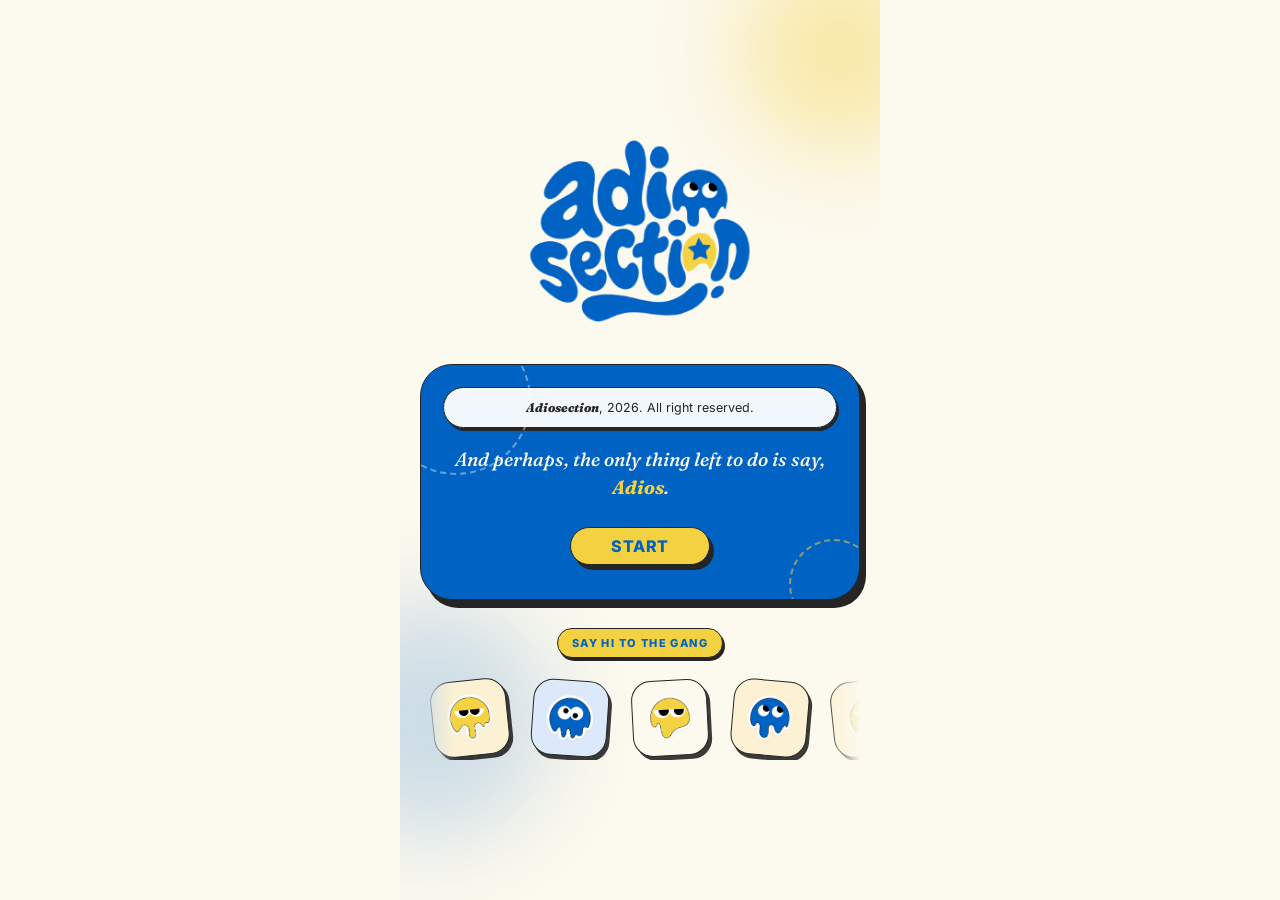
==== index.html @ 25d6ab6e "Update index.html" ====
<!DOCTYPE html>
<html lang="en">
<head>
<meta charset="UTF-8">
<meta name="viewport" content="width=device-width, initial-scale=1.0, maximum-scale=1.0, user-scalable=no">
<title>Adiosection</title>
<link rel="icon" type="image/png" href="assets/icon2.png">
<link rel="preconnect" href="https://fonts.googleapis.com">
<link rel="preconnect" href="https://fonts.gstatic.com" crossorigin>
<link href="https://fonts.googleapis.com/css2?family=Inter:wght@400;500;600;700;800;900&family=Fraunces:ital,opsz,wght@0,9..144,500;0,9..144,600;0,9..144,700;0,9..144,900;1,9..144,500;1,9..144,600;1,9..144,700&display=swap" rel="stylesheet">
<style>
  :root{
    --blue:#0063c3;
    --blue-dark:#004a94;
    --blue-deep:#002f5c;
    --blue-tint:#dce9fb;
    --yellow:#f3d141;
    --yellow-dark:#d9a520;
    --yellow-tint:#fdf1d3;
    --cream:#fcf9ee;
    --dark:#252525;
    --white:#ffffff;
    --radius-lg:32px;
    --radius-md:24px;
    --radius-sm:16px;
    --max-w:480px;
    --font-display:'Fraunces', serif;
    --font-body:'Inter', sans-serif;
  }

  *{box-sizing:border-box;-webkit-tap-highlight-color:transparent;}
  html,body{margin:0;padding:0;}
  body{
    background:var(--cream);
    font-family:var(--font-body);
    color:var(--dark);
    display:flex;
    justify-content:center;
    min-height:100vh;
  }

  #app{
    width:100%;
    max-width:var(--max-w);
    min-height:100vh;
    position:relative;
    background:var(--cream);
    overflow-x:hidden;
  }

  /* ---------- reusable eyebrow / tag pill ---------- */
  .eyebrow{
    display:inline-flex;
    align-items:center;
    gap:6px;
    background:var(--yellow);
    color:var(--blue);
    font-family:var(--font-body);
    font-size:11px;
    font-weight:800;
    letter-spacing:1.4px;
    text-transform:uppercase;
    padding:7px 14px;
    border-radius:999px;
    border:1.5px solid var(--dark);
    box-shadow:2px 3px 0 var(--dark);
    animation:eyebrowWiggle 3.6s ease-in-out infinite;
  }
  .eyebrow.on-blue{background:var(--cream); color:var(--blue);}

  .view{
    display:none;
    flex-direction:column;
    min-height:100vh;
    padding:20px 20px 44px;
    position:relative;
    z-index:1;
  }
  .view.active{display:flex; animation:fadeIn .35s ease;}

  @keyframes fadeIn{
    from{opacity:0; transform:translateY(10px);}
    to{opacity:1; transform:translateY(0);}
  }

  /* ---------- shared motion library (subtle) ---------- */
  @keyframes floatY{
    0%,100%{transform:translateY(0);}
    50%{transform:translateY(-8px);}
  }
  @keyframes spinSlow{from{transform:rotate(0);}to{transform:rotate(360deg);}}
  @keyframes spinSlowRev{from{transform:rotate(360deg);}to{transform:rotate(0);}}
  @keyframes badgePulse{
    0%,100%{transform:rotate(-10deg) scale(1);}
    50%{transform:rotate(-10deg) scale(1.12);}
  }
  @keyframes stickerWiggle{
    0%,100%{transform:rotate(14deg);}
    50%{transform:rotate(5deg);}
  }
  @keyframes eyebrowWiggle{
    0%,100%{transform:rotate(-2deg);}
    50%{transform:rotate(2deg);}
  }
  @keyframes breathe{
    0%,100%{box-shadow:4px 5px 0 var(--dark);}
    50%{box-shadow:6px 8px 0 var(--dark);}
  }
  @keyframes fadeUp{
    from{opacity:0; transform:translateY(14px);}
    to{opacity:1; transform:translateY(0);}
  }

  @media (prefers-reduced-motion: reduce){
    *, *::before, *::after{
      animation-duration:0.001ms !important;
      animation-iteration-count:1 !important;
      transition-duration:0.001ms !important;
      scroll-behavior:auto !important;
    }
  }

  /* ---------- decorative blobs ---------- */
  .bg-blob{position:absolute; border-radius:50%; filter:blur(46px); opacity:.4; z-index:0; pointer-events:none;}
  .bg-blob.b1{width:200px;height:200px;background:var(--yellow); top:-50px; right:-60px; animation:floatY 6.5s ease-in-out infinite;}
  .bg-blob.b2{width:240px;height:240px;background:var(--blue); bottom:60px; left:-90px; opacity:.18; animation:floatY 8s ease-in-out infinite; animation-delay:-3s;}

  /* ---------- Header pill ---------- */
  .topbar{
    background:rgba(255,255,255,.92);
    border:1.5px solid var(--dark);
    border-radius:999px;
    padding:12px 20px;
    text-align:center;
    font-size:12.5px;
    font-weight:400;
    color:var(--dark);
    box-shadow:2px 3px 0 var(--dark);
    margin-bottom:22px;
    flex-shrink:0;
  }
  .topbar b{font-weight:800; font-family:var(--font-display); font-style:italic;}

  /* ================= LANDING ================= */
  .view#view-landing{justify-content:center;}
  .landing-inner{
    display:flex;
    flex-direction:column;
    width:100%;
    position:relative;
    z-index:1;
  }

  .hero-card{
    background:var(--blue);
    border-radius:var(--radius-lg);
    border:1.5px solid var(--dark);
    padding:22px 22px 34px;
    position:relative;
    overflow:hidden;
    text-align:center;
    box-shadow:6px 8px 0 var(--dark);
  }
  .hero-card .topbar{background:rgba(255,255,255,.95); margin-bottom:18px; border:1.5px solid var(--dark);}
  .hero-ring{
    position:absolute;
    width:150px; height:150px;
    border-radius:50%;
    border:2px dashed rgba(255,255,255,.4);
    top:-40px; left:-40px;
    animation:spinSlow 30s linear infinite;
  }
  .hero-ring.b2{
    width:90px; height:90px;
    top:auto; left:auto;
    bottom:-30px; right:-20px;
    border-color:rgba(242,201,76,.55);
    animation:spinSlowRev 22s linear infinite;
  }
  .logo-wrap{
    display:flex;
    justify-content:center;
    margin-bottom:14px;
    position:relative;
    z-index:1;
  }
  .logo-wrap img{
    width:210px;
    max-width:78%;
    height:auto;
    display:block;
  }
  .logo-wrap--top{
    margin-bottom:18px;
    position:relative;
    z-index:1;
  }
  .logo-wrap--top img{
    width:230px;
    max-width:82%;
    margin:0 auto;
    animation:floatY 3.6s ease-in-out infinite;
  }
  .landing-quote{
    text-align:center;
    font-family:var(--font-display);
    font-style:italic;
    font-size:19px;
    line-height:1.45;
    font-weight:500;
    color:var(--cream);
    margin:2px 0 26px;
    position:relative;
    z-index:1;
  }
  .landing-quote b{font-weight:700; color:var(--yellow);}

  .btn-primary{
    display:inline-flex;
    align-items:center;
    justify-content:center;
    align-self:center;
    width:auto;
    background:var(--yellow);
    color:var(--blue);
    border:1.5px solid var(--dark);
    border-radius:999px;
    font-family:var(--font-body);
    font-weight:800;
    font-size:16px;
    letter-spacing:0.6px;
    text-transform:uppercase;
    padding:8px 40px;
    text-align:center;
    cursor:pointer;
    position:relative;
    z-index:1;
    box-shadow:4px 5px 0 var(--dark);
    animation:breathe 3.2s ease-in-out infinite;
    transition:transform .15s ease, box-shadow .15s ease;
  }
  .btn-primary:hover{transform:translateY(-2px);}
  .btn-primary:active{transform:translate(3px,4px); box-shadow:1px 1px 0 var(--dark); animation-play-state:paused;}

  .gang-label{
    display:block;
    text-align:center;
    margin:28px 0 14px;
  }
  .gang-label .eyebrow{margin:0 auto;}

  /* ---------- Marquee icons ---------- */
  .marquee{
    width:100%;
    overflow:hidden;
    padding:8px 0 4px;
    -webkit-mask-image:linear-gradient(90deg, transparent 0, #000 8%, #000 92%, transparent 100%);
    mask-image:linear-gradient(90deg, transparent 0, #000 8%, #000 92%, transparent 100%);
  }
  .marquee-track{
    display:flex;
    width:max-content;
    animation:scrollLeft 14s linear infinite;
    align-items:flex-end;
  }
  .marquee-track img{
    width:76px;
    height:76px;
    object-fit:contain;
    margin:0 12px;
    flex-shrink:0;
    border-radius:20px;
    border:1.5px solid var(--dark);
    padding:8px;
    box-shadow:3px 4px 0 rgba(37,37,37,.9);
  }
  .marquee-track img:nth-child(4n+1){transform:rotate(-6deg); background:var(--yellow-tint);}
  .marquee-track img:nth-child(4n+2){transform:rotate(4deg); background:var(--blue-tint);}
  .marquee-track img:nth-child(4n+3){transform:rotate(-3deg); background:var(--cream);}
  .marquee-track img:nth-child(4n+4){transform:rotate(5deg); background:var(--yellow-tint);}
  @keyframes scrollLeft{
    from{transform:translateX(0);}
    to{transform:translateX(-50%);}
  }

  /* ================= MENU ================= */
  .menu-header{margin-bottom:20px;}
  .menu-header .logo-wrap img{filter:none; width:190px;}
  .menu-sub{
    text-align:center;
    font-size:15px;
    font-weight:700;
    color:var(--dark);
    margin-top:6px;
  }
  .menu-sub span{
    font-family:var(--font-display);
    font-style:italic;
    font-weight:700;
    color:var(--blue);
    text-decoration:underline;
    text-decoration-style:wavy;
    text-decoration-color:var(--yellow-dark);
    text-underline-offset:4px;
  }

  .menu-grid{
    display:grid;
    grid-template-columns:1fr 1fr;
    gap:16px;
    margin-top:20px;
    position:relative;
    z-index:1;
  }
  .menu-card{
    border-radius:var(--radius-md);
    padding:16px 14px 16px;
    position:relative;
    cursor:pointer;
    border:1.5px solid var(--dark);
    text-align:left;
    font-family:var(--font-body);
    display:flex;
    flex-direction:column;
    min-height:198px;
    transition:transform .15s ease, box-shadow .15s ease;
    box-shadow:5px 6px 0 var(--dark);
    overflow:visible;
    opacity:0;
    animation:fadeUp .5s ease forwards;
  }
  .menu-card:nth-child(1){animation-delay:.05s;}
  .menu-card:nth-child(2){animation-delay:.15s;}
  .menu-card:nth-child(3){animation-delay:.25s;}
  .menu-card:nth-child(4){animation-delay:.35s;}
  .menu-card:active{transform:translate(3px,4px); box-shadow:1px 1px 0 var(--dark);}
  .menu-card.blue{background:var(--blue); color:var(--cream);}
  .menu-card.yellow{background:var(--yellow); color:var(--blue);}

  .menu-card .badge{
    position:absolute;
    top:-12px;
    right:-10px;
    width:34px;
    height:34px;
    border-radius:50%;
    display:flex;
    align-items:center;
    justify-content:center;
    font-size:14px;
    border:1.5px solid var(--dark);
    transform:rotate(-10deg);
    box-shadow:2px 3px 0 var(--dark);
    animation:badgePulse 2.6s ease-in-out infinite;
  }
  .menu-card.blue .badge{background:var(--yellow); color:var(--blue-deep);}
  .menu-card.yellow .badge{background:var(--cream); color:var(--blue-deep);}

  .menu-card .sticker{
    position:absolute;
    bottom:-10px;
    left:-8px;
    width:34px;
    height:34px;
    object-fit:contain;
    transform:rotate(14deg);
    filter:drop-shadow(2px 3px 0 rgba(37,37,37,.9));
    animation:stickerWiggle 3s ease-in-out infinite;
  }

  .icon-stage{
    width:78px;
    height:78px;
    border-radius:50%;
    display:flex;
    align-items:center;
    justify-content:center;
    margin:4px auto 10px;
    border:1.5px solid var(--dark);
  }
  .menu-card.blue .icon-stage{background:var(--cream);}
  .menu-card.yellow .icon-stage{background:var(--white);}
  .menu-card img.center-icon{
    width:44px;
    height:44px;
    object-fit:contain;
  }
  .menu-card h3{
    font-family:var(--font-display);
    font-style:italic;
    font-size:18px;
    font-weight:700;
    margin:4px 0 4px;
  }
  .menu-card p{
    font-size:12.5px;
    font-weight:400;
    margin:0;
    opacity:0.85;
  }

  .footer-note{
    text-align:center;
    font-size:12px;
    font-weight:600;
    letter-spacing:.3px;
    color:var(--blue-deep);
    opacity:0.65;
    margin-top:26px;
  }
  .spacer{flex:1;}

  /* ================= SUB PAGE BANNER ================= */
  .page-banner{
    display:flex;
    align-items:center;
    gap:14px;
    border-radius:var(--radius-md);
    border:1.5px solid var(--dark);
    padding:16px 20px;
    margin-bottom:26px;
    position:relative;
    overflow:hidden;
    box-shadow:5px 6px 0 var(--dark);
  }
  .page-banner.blue{background:var(--blue);}
  .page-banner.yellow{background:var(--yellow);}

  .back-btn{
    background:var(--cream);
    border:1.5px solid var(--dark);
    width:40px;
    height:40px;
    border-radius:50%;
    display:flex;
    align-items:center;
    justify-content:center;
    cursor:pointer;
    box-shadow:2px 3px 0 var(--dark);
    flex-shrink:0;
    position:relative;
    z-index:1;
  }
  .back-btn svg{width:18px; height:18px;}

  .page-title{
    font-family:var(--font-display);
    font-style:italic;
    font-size:23px;
    font-weight:700;
    position:relative;
    z-index:1;
  }
  .page-banner.blue .page-title{color:var(--cream);}
  .page-banner.yellow .page-title{color:var(--blue);}

  .banner-icon{
    position:absolute;
    right:14px;
    top:50%;
    transform:translateY(-50%) rotate(-12deg);
    width:52px;
    height:52px;
    object-fit:contain;
    opacity:.9;
  }

  /* ---------- Concept page layout ---------- */
  .concept-body p{
  overflow:hidden;
  background:var(--white);
  border-radius:var(--radius-lg);
  padding:22px;
  box-shadow:0 2px 0 5px rgba(37,37,37,.5);
  text-align:justify;   /* <-- tambahkan ini */
}
  .concept-logo{
    float:left;
    width:130px;
    margin:0 18px 12px 0;
  }
  .concept-logo img{
    width:100%;
    height:auto;
    display:block;
  }
  .concept-body p{
    font-size:14.5px;
    line-height:1.7;
    font-weight:400;
    margin:0 0 14px;
    color:var(--dark);
  }
  .concept-body i{font-family:var(--font-display); font-style:italic; font-weight:700;}

  .pull-quote{
    clear:both;
    position:relative;
    background:var(--blue);
    border:1.5px solid var(--dark);
    border-radius:var(--radius-md);
    padding:26px 24px 22px;
    margin-top:12px;
    font-family:var(--font-display);
    font-size:19px;
    line-height:1.4;
    font-weight:600;
    font-style:italic;
    text-align:center;
    color:var(--cream);
    box-shadow:5px 6px 0 var(--dark);
  }
  .pull-quote::before{
    content:"“";
    position:absolute;
    top:-6px; left:16px;
    font-family:var(--font-display);
    font-size:64px;
    font-weight:700;
    color:var(--yellow);
    line-height:1;
  }

  /* ---------- lists (reg / join) ---------- */
  .reg-intro, .join-intro{
    font-family:var(--font-display);
    font-style:italic;
    font-size:18px;
    font-weight:600;
    margin-bottom:20px;
    color:var(--blue-deep);
  }
  .reg-list, .join-list{
    list-style:none;
    margin:0;
    padding:0;
    display:flex;
    flex-direction:column;
    gap:12px;
  }
  .reg-list li, .join-list li{
    display:flex;
    gap:14px;
    align-items:flex-start;
    border-radius:var(--radius-sm);
    border:1.5px solid var(--dark);
    padding:15px 16px;
    font-size:14px;
    line-height:1.55;
    font-weight:400;
    box-shadow:3px 4px 0 var(--dark);
    opacity:0;
    animation:fadeUp .45s ease forwards;
  }
  .reg-list li:nth-child(1), .join-list li:nth-child(1){animation-delay:.04s;}
  .reg-list li:nth-child(2), .join-list li:nth-child(2){animation-delay:.11s;}
  .reg-list li:nth-child(3), .join-list li:nth-child(3){animation-delay:.18s;}
  .reg-list li:nth-child(4), .join-list li:nth-child(4){animation-delay:.25s;}
  .reg-list li:nth-child(5){animation-delay:.32s;}
  .reg-list li:nth-child(6){animation-delay:.39s;}
  .reg-list li:nth-child(7){animation-delay:.46s;}
  .reg-list li:nth-child(4n+1), .join-list li:nth-child(4n+1){background:var(--blue); color:var(--cream);}
  .reg-list li:nth-child(4n+2), .join-list li:nth-child(4n+2){background:var(--yellow-tint); color:var(--dark);}
  .reg-list li:nth-child(4n+3), .join-list li:nth-child(4n+3){background:var(--yellow); color:var(--dark);}
  .reg-list li:nth-child(4n+4), .join-list li:nth-child(4n+4){background:var(--blue-tint); color:var(--dark);}

  .reg-num, .join-num{
    flex-shrink:0;
    width:30px;
    height:30px;
    border-radius:50%;
    background:var(--cream);
    border:1.5px solid var(--dark);
    color:var(--blue-deep);
    font-weight:800;
    font-size:13px;
    display:flex;
    align-items:center;
    justify-content:center;
    transform:rotate(-8deg);
    box-shadow:2px 3px 0 var(--dark);
  }

  /* ---------- Caretaker ---------- */
  .ct-list{
    display:flex;
    flex-direction:column;
    gap:34px;
  }
  .ct-card{
    padding:0;
    display:flex;
    flex-direction:column;
    align-items:center;
    text-align:center;
    position:relative;
    opacity:0;
    animation:fadeUp .5s ease forwards;
  }
  .ct-card:nth-child(1){animation-delay:.05s;}
  .ct-card:nth-child(2){animation-delay:.16s;}
  .ct-card:nth-child(3){animation-delay:.27s;}
  .ct-card img{
    width:64%;
    max-width:220px;
    height:auto;
    object-fit:contain;
    filter:drop-shadow(0 10px 14px rgba(37,37,37,.25));
    animation:floatY 4.2s ease-in-out infinite;
  }
  .ct-card:nth-child(2) img{animation-delay:-1.4s;}
  .ct-card:nth-child(3) img{animation-delay:-2.8s;}
  .ct-name{
    display:inline-block;
    font-family:var(--font-display);
    font-style:italic;
    color:var(--blue);
    background:var(--yellow);
    border:1.5px solid var(--dark);
    padding:4px 18px;
    border-radius:999px;
    font-size:20px;
    font-weight:700;
    margin-top:16px;
    transform:rotate(-1.5deg);
    box-shadow:2px 3px 0 var(--dark);
  }
  .ct-role{
    color:var(--dark);
    opacity:0.6;
    font-size:12.5px;
    font-weight:700;
    letter-spacing:.6px;
    text-transform:uppercase;
    margin-top:8px;
  }

  /* ---------- Bottom nav (back + home icon buttons) ---------- */
  .nav-footer{
    display:flex;
    justify-content:center;
    align-items:center;
    gap:14px;
    margin-top:32px;
    flex-shrink:0;
  }
  .icon-btn{
    width:54px;
    height:54px;
    border-radius:50%;
    background:var(--blue);
    border:1.5px solid var(--dark);
    display:flex;
    align-items:center;
    justify-content:center;
    cursor:pointer;
    box-shadow:3px 4px 0 var(--dark);
    transition:transform .15s ease, box-shadow .15s ease, background .15s ease;
  }
  .icon-btn:active{transform:translate(2px,3px); box-shadow:1px 1px 0 var(--dark); background:var(--blue-dark);}
  .icon-btn svg{width:22px; height:22px;}
</style>
</head>
<body>
<div id="app">

  <!-- ===================== VIEW 1: LANDING ===================== -->
  <section class="view active" id="view-landing">
    <div class="bg-blob b1"></div>
    <div class="bg-blob b2"></div>

    <div class="landing-inner">
      <div class="logo-wrap logo-wrap--top">
        <img src="assets/logo.png" alt="Adiosection logo">
      </div>

      <div class="hero-card">
        <div class="hero-ring"></div>
        <div class="hero-ring b2"></div>
        <div class="topbar"><b>Adiosection</b>, 2026. All right reserved.</div>

        <p class="landing-quote">And perhaps, the only thing left to do is say, <b>Adios</b>.</p>

        <button class="btn-primary" onclick="goTo('view-menu')">START</button>
      </div>

      <p class="gang-label"><span class="eyebrow">say hi to the gang</span></p>
      <div class="marquee">
        <div class="marquee-track">
          <img src="assets/icon1.png" alt="">
          <img src="assets/icon2.png" alt="">
          <img src="assets/icon3.png" alt="">
          <img src="assets/icon4.png" alt="">
          <img src="assets/icon1.png" alt="">
          <img src="assets/icon2.png" alt="">
          <img src="assets/icon3.png" alt="">
          <img src="assets/icon4.png" alt="">
        </div>
      </div>
    </div>
  </section>

  <!-- ===================== VIEW 2: MENU ===================== -->
  <section class="view" id="view-menu">
    <div class="bg-blob b1"></div>

    <div class="topbar"><b>Adiosection</b>, 2026. All right reserved.</div>

    <div class="menu-header">
      <div class="logo-wrap">
        <img src="assets/logo.png" alt="Adiosection logo">
      </div>
      <p class="menu-sub">Pick a card, <span>get to know us</span>.</p>
    </div>

    <div class="menu-grid">
      <button class="menu-card blue" onclick="goTo('view-concept')">
        <span class="badge">★</span>
        <div class="icon-stage"><img class="center-icon" src="assets/icon1.png" alt=""></div>
        <h3>Concept?</h3>
        <p>Get to know us more!</p>
        <img class="sticker" src="assets/icon3.png" alt="">
      </button>

      <button class="menu-card yellow" onclick="goTo('view-caretaker')">
        <span class="badge">◐</span>
        <div class="icon-stage"><img class="center-icon" src="assets/icon2.png" alt=""></div>
        <h3>Hello, Caretaker!</h3>
        <p>The people behind all of these.</p>
        
        <img class="sticker" src="assets/icon4.png" alt="">
      </button>

      <button class="menu-card yellow" onclick="goTo('view-regulations')">
        <span class="badge">♥</span>
        <div class="icon-stage"><img class="center-icon" src="assets/icon4.png" alt=""></div>
        <h3>Regulations!</h3>
        <p>I'd like to let you know it first.</p>
        <img class="sticker" src="assets/icon2.png" alt="">
      </button>

      <button class="menu-card blue" onclick="goTo('view-join')">
        <span class="badge">✿</span>
        <div class="icon-stage"><img class="center-icon" src="assets/icon3.png" alt=""></div>
        <h3>How to Join?</h3>
        <p>Can you perhaps take a look?</p>
        <img class="sticker" src="assets/icon1.png" alt="">
      </button>
    </div>

    <p class="footer-note">tap a card to open</p>

    <div class="spacer"></div>

    <div class="nav-footer">
      <button class="icon-btn" onclick="goTo('view-landing')" aria-label="Back">
        <svg viewBox="0 0 24 24" fill="none" stroke="#fff" stroke-width="2.3" stroke-linecap="round" stroke-linejoin="round"><path d="M9 14 4 9l5-5"/><path d="M20 20v-7a4 4 0 0 0-4-4H4"/></svg>
      </button>
      <button class="icon-btn" onclick="goTo('view-landing')" aria-label="Home">
        <svg viewBox="0 0 24 24" fill="none" stroke="#fff" stroke-width="2.3" stroke-linecap="round" stroke-linejoin="round"><path d="M3 11l9-8 9 8"/><path d="M5 10v10h14V10"/></svg>
      </button>
    </div>
  </section>

  <!-- ===================== VIEW 3: CONCEPT ===================== -->
  <section class="view" id="view-concept">
    <div class="page-banner blue">
      <button class="back-btn" onclick="goTo('view-menu')">
        <svg viewBox="0 0 24 24" fill="none" stroke="#0063c3" stroke-width="2.5" stroke-linecap="round" stroke-linejoin="round"><path d="M15 18l-6-6 6-6"/></svg>
      </button>
      <span class="page-title">Concept?</span>
      <img class="banner-icon" src="assets/icon1.png" alt="">
    </div>

    <div class="concept-body">
      <div class="concept-logo"><img src="assets/logo.png" alt="Adiosection logo"></div>
      <p>Have you ever felt so miserable that you couldn't even bring yourself to face the sunlight?</p>
      <p>As if all you could do was sit with your sorrow, letting it consume you day after day. But maybe that's simply what it means to be alive. Regrets are inevitable, and so are the days when everything feels unbearably heavy. It's okay to feel lost. It's okay if you're not ready to move on just yet.</p>
      <p>We're only human, <i>after all</i>.</p>
      <p>You know what? The good thing about time is&hellip; it never stands still. 젊음은 가 아픔도 지나가. No matter how endless today may feel, tomorrow always finds its way to you.</p>
      <p>So keep going. Some days may feel heavier than others, but every step counts. One day, you'll look back and realize the weight you've been carrying is no longer yours to bear.</p>
    </div>

    <p class="pull-quote">And perhaps, the only thing left to do is say, "Adios."</p>

    <div class="nav-footer">
      <button class="icon-btn" onclick="goTo('view-menu')" aria-label="Back">
        <svg viewBox="0 0 24 24" fill="none" stroke="#fff" stroke-width="2.3" stroke-linecap="round" stroke-linejoin="round"><path d="M9 14 4 9l5-5"/><path d="M20 20v-7a4 4 0 0 0-4-4H4"/></svg>
      </button>
      <button class="icon-btn" onclick="goTo('view-landing')" aria-label="Home">
        <svg viewBox="0 0 24 24" fill="none" stroke="#fff" stroke-width="2.3" stroke-linecap="round" stroke-linejoin="round"><path d="M3 11l9-8 9 8"/><path d="M5 10v10h14V10"/></svg>
      </button>
    </div>
  </section>

  <!-- ===================== VIEW 4: CARETAKER ===================== -->
  <section class="view" id="view-caretaker">
    <div class="page-banner yellow">
      <button class="back-btn" onclick="goTo('view-menu')">
        <svg viewBox="0 0 24 24" fill="none" stroke="#0063c3" stroke-width="2.5" stroke-linecap="round" stroke-linejoin="round"><path d="M15 18l-6-6 6-6"/></svg>
      </button>
      <span class="page-title">Hello, Caretaker!</span>
      <img class="banner-icon" src="assets/icon2.png" alt="">
    </div>

    <p class="reg-intro" style="text-align:center;">The people behind all of these.</p>

    <div class="ct-list">
      <div class="ct-card">
        <img src="assets/ct1.png" alt="Malik">
        <div class="ct-name">Malik</div>
        <div class="ct-role">Caretaker</div>
      </div>
      <div class="ct-card">
        <img src="assets/ct2.png" alt="Luka">
        <div class="ct-name">Luka</div>
        <div class="ct-role">Caretaker</div>
      </div>
      <div class="ct-card">
        <img src="assets/ct3.png" alt="Heri">
        <div class="ct-name">Heri</div>
        <div class="ct-role">Caretaker</div>
      </div>
    </div>

    <div class="nav-footer">
      <button class="icon-btn" onclick="goTo('view-menu')" aria-label="Back">
        <svg viewBox="0 0 24 24" fill="none" stroke="#fff" stroke-width="2.3" stroke-linecap="round" stroke-linejoin="round"><path d="M9 14 4 9l5-5"/><path d="M20 20v-7a4 4 0 0 0-4-4H4"/></svg>
      </button>
      <button class="icon-btn" onclick="goTo('view-landing')" aria-label="Home">
        <svg viewBox="0 0 24 24" fill="none" stroke="#fff" stroke-width="2.3" stroke-linecap="round" stroke-linejoin="round"><path d="M3 11l9-8 9 8"/><path d="M5 10v10h14V10"/></svg>
      </button>
    </div>
  </section>

  <!-- ===================== VIEW 5: REGULATIONS ===================== -->
  <section class="view" id="view-regulations">
    <div class="page-banner blue">
      <button class="back-btn" onclick="goTo('view-menu')">
        <svg viewBox="0 0 24 24" fill="none" stroke="#0063c3" stroke-width="2.5" stroke-linecap="round" stroke-linejoin="round"><path d="M15 18l-6-6 6-6"/></svg>
      </button>
      <span class="page-title">Regulations!</span>
      <img class="banner-icon" src="assets/icon3.png" alt="">
    </div>

    <p class="reg-intro" style="text-align:center;">Thinking of joining adiosection? Make sure you've read and understood all the regulations below first!</p>

    <ul class="reg-list">
      <li><span class="reg-num">1</span><span><strong>One account per head.</strong> Twins are only allowed if the face claim has a real life twin.</span></li>
      <li><span class="reg-num">2</span><span>We accept <strong>ALL STARS</strong> face claims born <strong>no later than 2006</strong>. However, face claims linked to <strong>Zionism or current controversies are strictly prohibited.</strong></span></li>
      <li><span class="reg-num">3</span><span>Adiosection will only last for <strong>6 days</strong>, so make the most of your slot and stay active. A minimum of <strong>45 tweets</strong> is required on Day 1, and <strong>25 tweets</strong> on each following day.</span></li>
      <li><span class="reg-num">4</span><span>Members who are <strong>inactive for 24 hours</strong> without prior notice may be unverified. If you can't participate in any activities, kindly let us know through the base or by contacting one of the admins in advance.</span></li>
      <li><span class="reg-num">5</span><span>We strictly prohibit any discussion of <strong>inside jokes, drama, reunions, or CIC. Doxxing</strong> and the sharing of personal information (e.g., cyber accounts, Discord, Roblox, etc.) are also prohibited for the duration of the agency.</span></li>
      <li><span class="reg-num">6</span><span><strong>Interaction with outsiders is allowed</strong>, provided it doesn't become a two-way interaction. This is to help maintain a comfortable environment for everyone while the agency is running.</span></li>
      <li><span class="reg-num">7</span><span><strong>Profanity</strong> is acceptable as long as it's not used maliciously. However, <strong>posting or sharing any NSFW, graphic, or explicit content is not allowed</strong> under any circumstances.</span></li>
    </ul>

    <div class="nav-footer">
      <button class="icon-btn" onclick="goTo('view-menu')" aria-label="Back">
        <svg viewBox="0 0 24 24" fill="none" stroke="#fff" stroke-width="2.3" stroke-linecap="round" stroke-linejoin="round"><path d="M9 14 4 9l5-5"/><path d="M20 20v-7a4 4 0 0 0-4-4H4"/></svg>
      </button>
      <button class="icon-btn" onclick="goTo('view-landing')" aria-label="Home">
        <svg viewBox="0 0 24 24" fill="none" stroke="#fff" stroke-width="2.3" stroke-linecap="round" stroke-linejoin="round"><path d="M3 11l9-8 9 8"/><path d="M5 10v10h14V10"/></svg>
      </button>
    </div>
  </section>

  <!-- ===================== VIEW 6: HOW TO JOIN ===================== -->
  <section class="view" id="view-join">
    <div class="page-banner yellow">
      <button class="back-btn" onclick="goTo('view-menu')">
        <svg viewBox="0 0 24 24" fill="none" stroke="#0063c3" stroke-width="2.5" stroke-linecap="round" stroke-linejoin="round"><path d="M15 18l-6-6 6-6"/></svg>
      </button>
      <span class="page-title">How to Join?</span>
      <img class="banner-icon" src="assets/icon4.png" alt="">
    </div>

    <p class="join-intro" style="text-align:center;">Can you perhaps take a look? Here's how it works:</p>

    <ul class="join-list">
      <li><span class="join-num">1</span><span>Make sure <strong>@adiosection</strong> is the only account you're following.</span></li>
      <li><span class="join-num">2</span><span>If you're applying with a recycled account, please post at least <strong>five blank tweets</strong> to clear your timeline.</span></li>
      <li><span class="join-num">3</span><span>Keep an eye on our timeline and <strong>submit the form</strong> once it's up.</span></li>
      <li><span class="join-num">4</span><span>You're all set! <strong>Verification</strong> results will be announced afterward, so please wait patiently for further updates.</span></li>
    </ul>

    <div class="nav-footer">
      <button class="icon-btn" onclick="goTo('view-menu')" aria-label="Back">
        <svg viewBox="0 0 24 24" fill="none" stroke="#fff" stroke-width="2.3" stroke-linecap="round" stroke-linejoin="round"><path d="M9 14 4 9l5-5"/><path d="M20 20v-7a4 4 0 0 0-4-4H4"/></svg>
      </button>
      <button class="icon-btn" onclick="goTo('view-landing')" aria-label="Home">
        <svg viewBox="0 0 24 24" fill="none" stroke="#fff" stroke-width="2.3" stroke-linecap="round" stroke-linejoin="round"><path d="M3 11l9-8 9 8"/><path d="M5 10v10h14V10"/></svg>
      </button>
    </div>
  </section>

</div>

<script>
  function goTo(id){
    document.querySelectorAll('.view').forEach(v => v.classList.remove('active'));
    document.getElementById(id).classList.add('active');
    document.getElementById('app').scrollTo({top:0, behavior:'instant'});
    window.scrollTo({top:0, behavior:'instant'});
  }
</script>
</body>
</html>
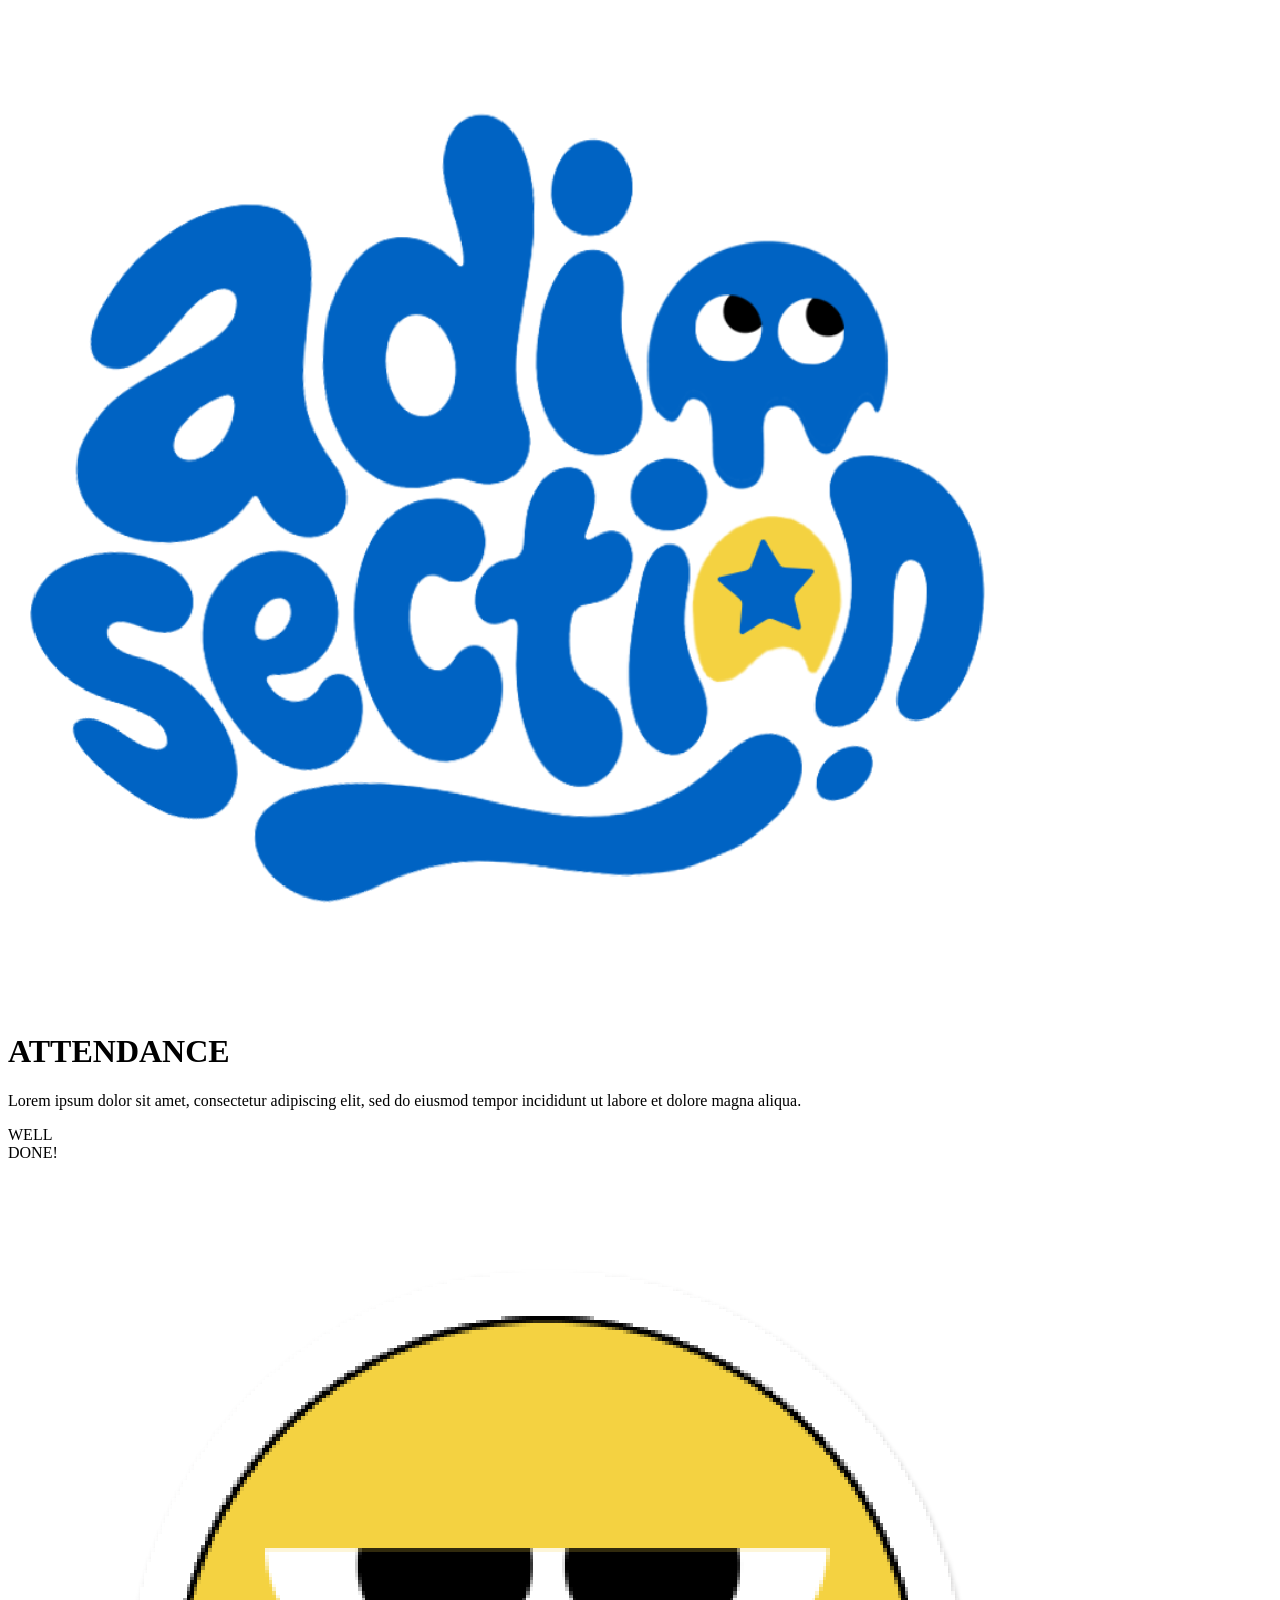
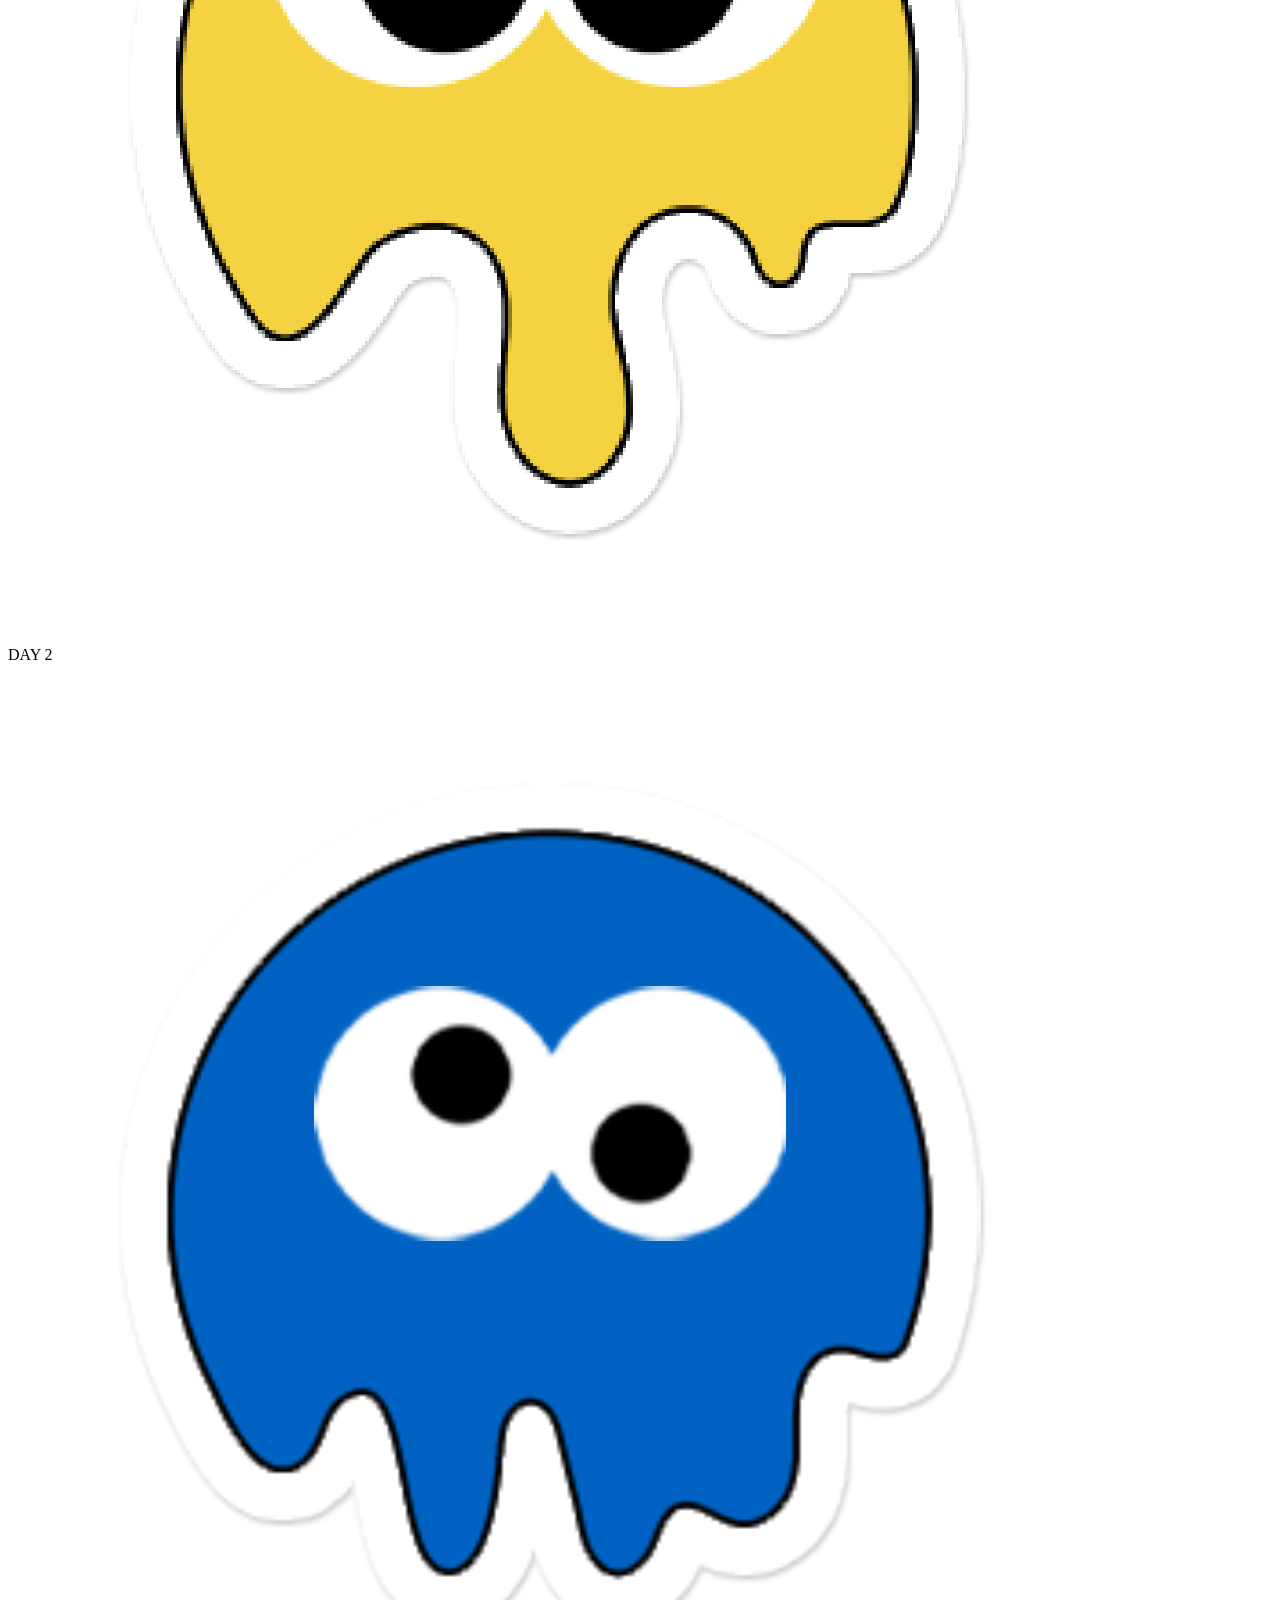
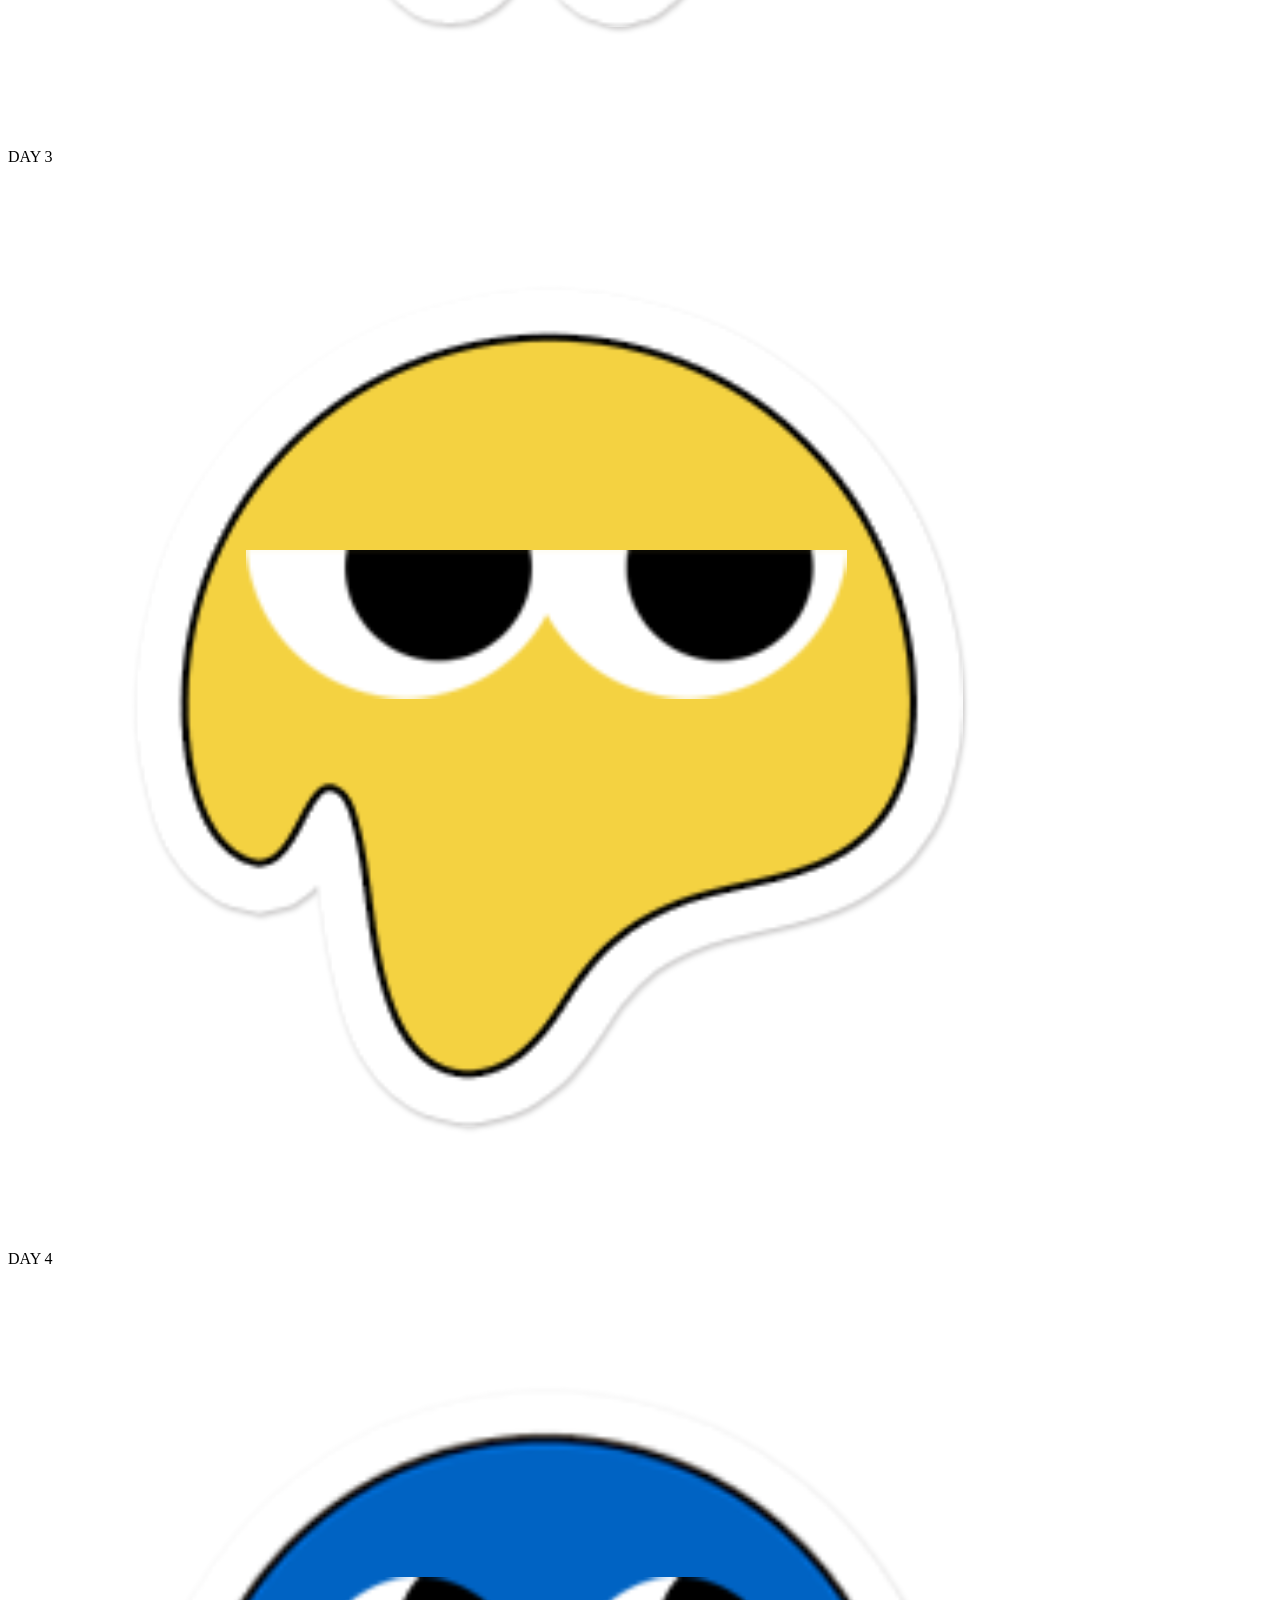
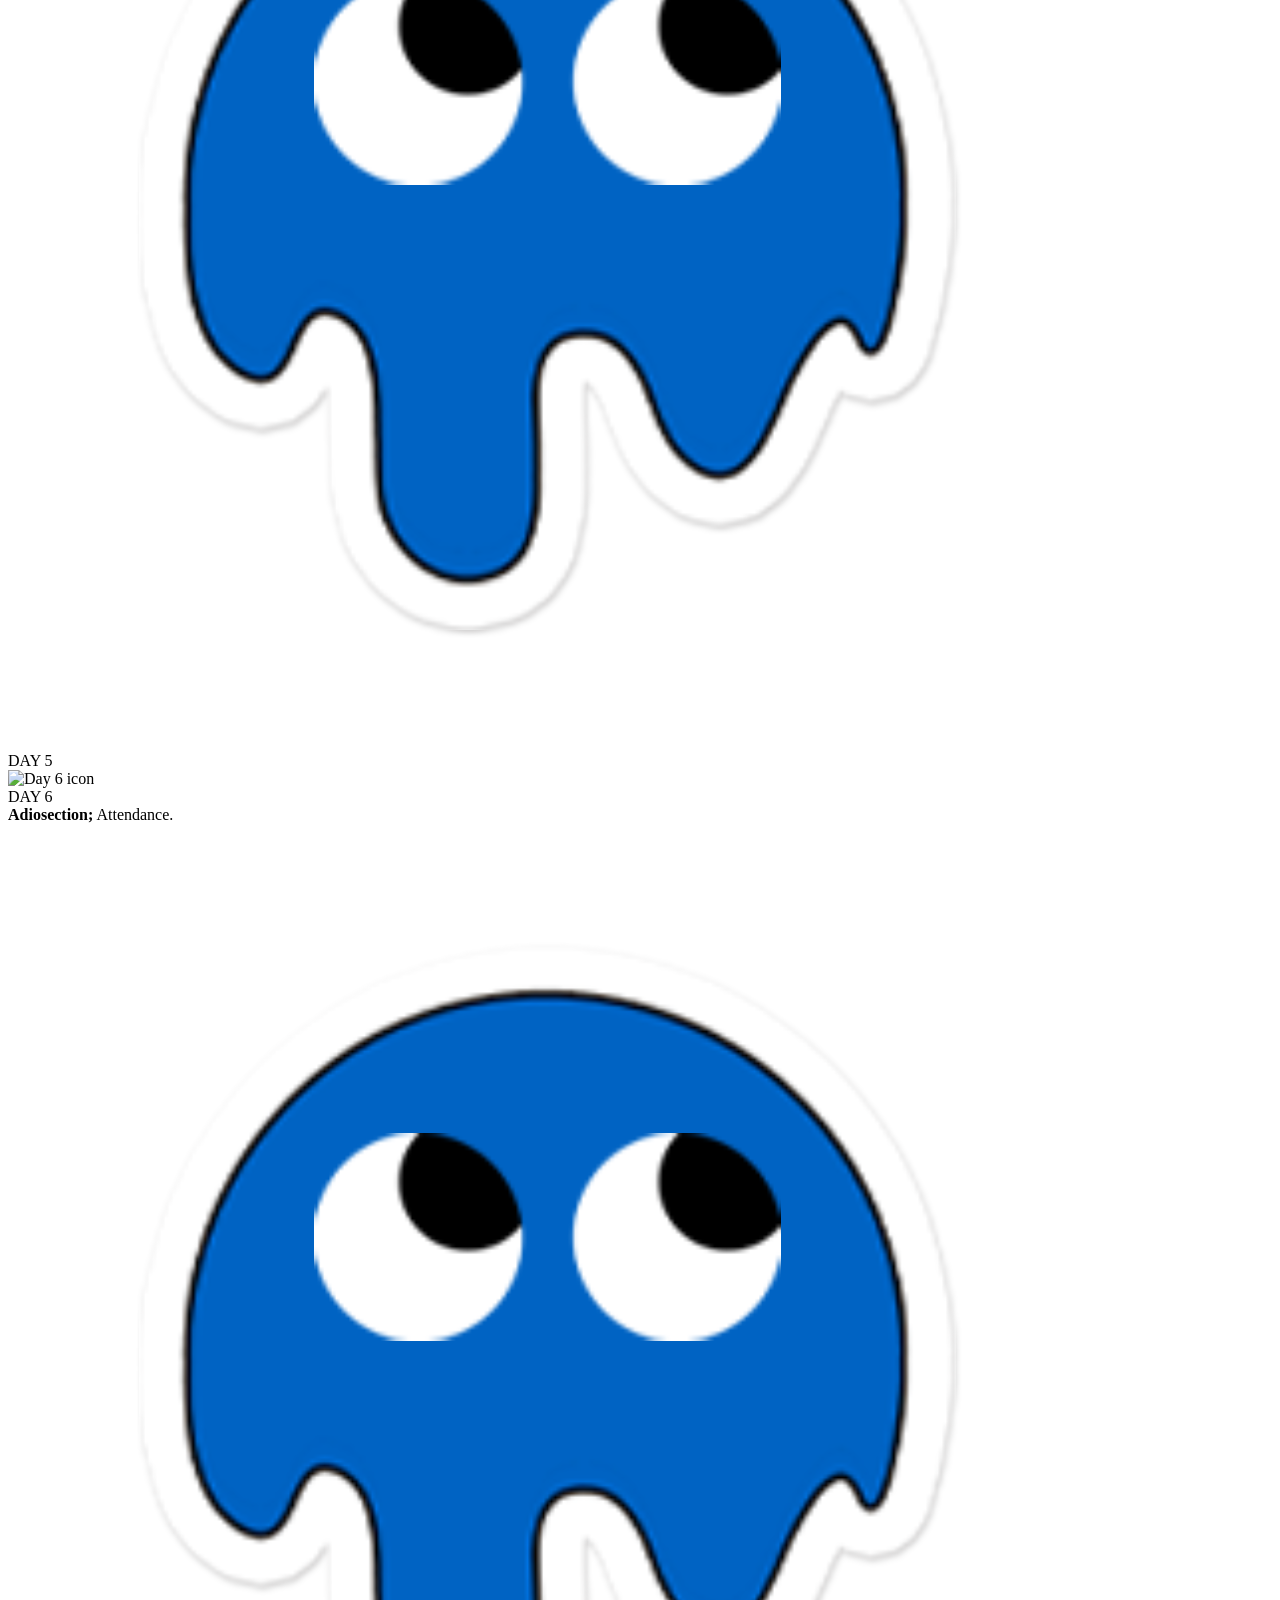
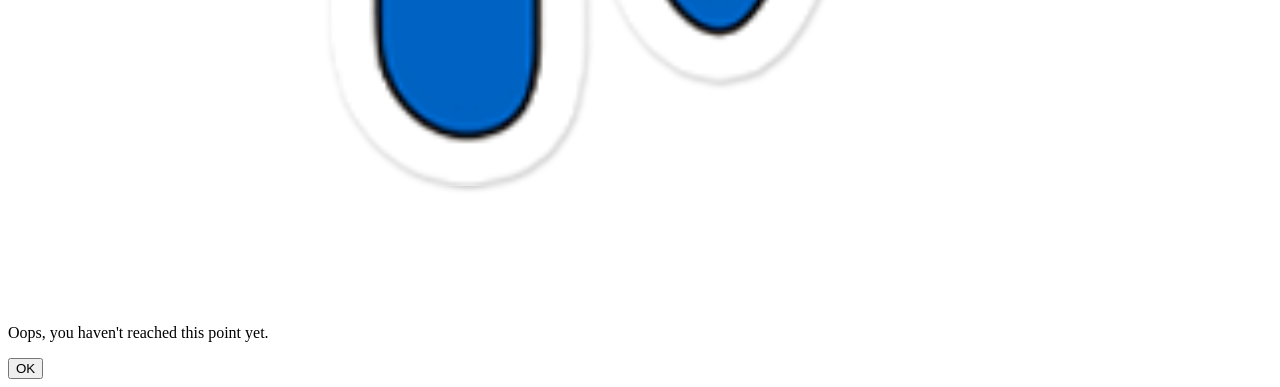
==== commit 83847183: "Update index.html" ====
--- a/index.html
+++ b/index.html
@@ -2,907 +2,102 @@
 <html lang="en">
 <head>
 <meta charset="UTF-8">
-<meta name="viewport" content="width=device-width, initial-scale=1.0, maximum-scale=1.0, user-scalable=no">
-<title>Adiosection</title>
-<link rel="icon" type="image/png" href="assets/icon2.png">
+<meta name="viewport" content="width=device-width, initial-scale=1.0">
+<title>Adiosection — Attendance</title>
 <link rel="preconnect" href="https://fonts.googleapis.com">
-<link rel="preconnect" href="https://fonts.gstatic.com" crossorigin>
-<link href="https://fonts.googleapis.com/css2?family=Inter:wght@400;500;600;700;800;900&family=Fraunces:ital,opsz,wght@0,9..144,500;0,9..144,600;0,9..144,700;0,9..144,900;1,9..144,500;1,9..144,600;1,9..144,700&display=swap" rel="stylesheet">
-<style>
-  :root{
-    --blue:#0063c3;
-    --blue-dark:#004a94;
-    --blue-deep:#002f5c;
-    --blue-tint:#dce9fb;
-    --yellow:#f3d141;
-    --yellow-dark:#d9a520;
-    --yellow-tint:#fdf1d3;
-    --cream:#fcf9ee;
-    --dark:#252525;
-    --white:#ffffff;
-    --radius-lg:32px;
-    --radius-md:24px;
-    --radius-sm:16px;
-    --max-w:480px;
-    --font-display:'Fraunces', serif;
-    --font-body:'Inter', sans-serif;
-  }
-
-  *{box-sizing:border-box;-webkit-tap-highlight-color:transparent;}
-  html,body{margin:0;padding:0;}
-  body{
-    background:var(--cream);
-    font-family:var(--font-body);
-    color:var(--dark);
-    display:flex;
-    justify-content:center;
-    min-height:100vh;
-  }
-
-  #app{
-    width:100%;
-    max-width:var(--max-w);
-    min-height:100vh;
-    position:relative;
-    background:var(--cream);
-    overflow-x:hidden;
-  }
-
-  /* ---------- reusable eyebrow / tag pill ---------- */
-  .eyebrow{
-    display:inline-flex;
-    align-items:center;
-    gap:6px;
-    background:var(--yellow);
-    color:var(--blue);
-    font-family:var(--font-body);
-    font-size:11px;
-    font-weight:800;
-    letter-spacing:1.4px;
-    text-transform:uppercase;
-    padding:7px 14px;
-    border-radius:999px;
-    border:1.5px solid var(--dark);
-    box-shadow:2px 3px 0 var(--dark);
-    animation:eyebrowWiggle 3.6s ease-in-out infinite;
-  }
-  .eyebrow.on-blue{background:var(--cream); color:var(--blue);}
-
-  .view{
-    display:none;
-    flex-direction:column;
-    min-height:100vh;
-    padding:20px 20px 44px;
-    position:relative;
-    z-index:1;
-  }
-  .view.active{display:flex; animation:fadeIn .35s ease;}
-
-  @keyframes fadeIn{
-    from{opacity:0; transform:translateY(10px);}
-    to{opacity:1; transform:translateY(0);}
-  }
-
-  /* ---------- shared motion library (subtle) ---------- */
-  @keyframes floatY{
-    0%,100%{transform:translateY(0);}
-    50%{transform:translateY(-8px);}
-  }
-  @keyframes spinSlow{from{transform:rotate(0);}to{transform:rotate(360deg);}}
-  @keyframes spinSlowRev{from{transform:rotate(360deg);}to{transform:rotate(0);}}
-  @keyframes badgePulse{
-    0%,100%{transform:rotate(-10deg) scale(1);}
-    50%{transform:rotate(-10deg) scale(1.12);}
-  }
-  @keyframes stickerWiggle{
-    0%,100%{transform:rotate(14deg);}
-    50%{transform:rotate(5deg);}
-  }
-  @keyframes eyebrowWiggle{
-    0%,100%{transform:rotate(-2deg);}
-    50%{transform:rotate(2deg);}
-  }
-  @keyframes breathe{
-    0%,100%{box-shadow:4px 5px 0 var(--dark);}
-    50%{box-shadow:6px 8px 0 var(--dark);}
-  }
-  @keyframes fadeUp{
-    from{opacity:0; transform:translateY(14px);}
-    to{opacity:1; transform:translateY(0);}
-  }
-
-  @media (prefers-reduced-motion: reduce){
-    *, *::before, *::after{
-      animation-duration:0.001ms !important;
-      animation-iteration-count:1 !important;
-      transition-duration:0.001ms !important;
-      scroll-behavior:auto !important;
-    }
-  }
-
-  /* ---------- decorative blobs ---------- */
-  .bg-blob{position:absolute; border-radius:50%; filter:blur(46px); opacity:.4; z-index:0; pointer-events:none;}
-  .bg-blob.b1{width:200px;height:200px;background:var(--yellow); top:-50px; right:-60px; animation:floatY 6.5s ease-in-out infinite;}
-  .bg-blob.b2{width:240px;height:240px;background:var(--blue); bottom:60px; left:-90px; opacity:.18; animation:floatY 8s ease-in-out infinite; animation-delay:-3s;}
-
-  /* ---------- Header pill ---------- */
-  .topbar{
-    background:rgba(255,255,255,.92);
-    border:1.5px solid var(--dark);
-    border-radius:999px;
-    padding:12px 20px;
-    text-align:center;
-    font-size:12.5px;
-    font-weight:400;
-    color:var(--dark);
-    box-shadow:2px 3px 0 var(--dark);
-    margin-bottom:22px;
-    flex-shrink:0;
-  }
-  .topbar b{font-weight:800; font-family:var(--font-display); font-style:italic;}
-
-  /* ================= LANDING ================= */
-  .view#view-landing{justify-content:center;}
-  .landing-inner{
-    display:flex;
-    flex-direction:column;
-    width:100%;
-    position:relative;
-    z-index:1;
-  }
-
-  .hero-card{
-    background:var(--blue);
-    border-radius:var(--radius-lg);
-    border:1.5px solid var(--dark);
-    padding:22px 22px 34px;
-    position:relative;
-    overflow:hidden;
-    text-align:center;
-    box-shadow:6px 8px 0 var(--dark);
-  }
-  .hero-card .topbar{background:rgba(255,255,255,.95); margin-bottom:18px; border:1.5px solid var(--dark);}
-  .hero-ring{
-    position:absolute;
-    width:150px; height:150px;
-    border-radius:50%;
-    border:2px dashed rgba(255,255,255,.4);
-    top:-40px; left:-40px;
-    animation:spinSlow 30s linear infinite;
-  }
-  .hero-ring.b2{
-    width:90px; height:90px;
-    top:auto; left:auto;
-    bottom:-30px; right:-20px;
-    border-color:rgba(242,201,76,.55);
-    animation:spinSlowRev 22s linear infinite;
-  }
-  .logo-wrap{
-    display:flex;
-    justify-content:center;
-    margin-bottom:14px;
-    position:relative;
-    z-index:1;
-  }
-  .logo-wrap img{
-    width:210px;
-    max-width:78%;
-    height:auto;
-    display:block;
-  }
-  .logo-wrap--top{
-    margin-bottom:18px;
-    position:relative;
-    z-index:1;
-  }
-  .logo-wrap--top img{
-    width:230px;
-    max-width:82%;
-    margin:0 auto;
-    animation:floatY 3.6s ease-in-out infinite;
-  }
-  .landing-quote{
-    text-align:center;
-    font-family:var(--font-display);
-    font-style:italic;
-    font-size:19px;
-    line-height:1.45;
-    font-weight:500;
-    color:var(--cream);
-    margin:2px 0 26px;
-    position:relative;
-    z-index:1;
-  }
-  .landing-quote b{font-weight:700; color:var(--yellow);}
-
-  .btn-primary{
-    display:inline-flex;
-    align-items:center;
-    justify-content:center;
-    align-self:center;
-    width:auto;
-    background:var(--yellow);
-    color:var(--blue);
-    border:1.5px solid var(--dark);
-    border-radius:999px;
-    font-family:var(--font-body);
-    font-weight:800;
-    font-size:16px;
-    letter-spacing:0.6px;
-    text-transform:uppercase;
-    padding:8px 40px;
-    text-align:center;
-    cursor:pointer;
-    position:relative;
-    z-index:1;
-    box-shadow:4px 5px 0 var(--dark);
-    animation:breathe 3.2s ease-in-out infinite;
-    transition:transform .15s ease, box-shadow .15s ease;
-  }
-  .btn-primary:hover{transform:translateY(-2px);}
-  .btn-primary:active{transform:translate(3px,4px); box-shadow:1px 1px 0 var(--dark); animation-play-state:paused;}
-
-  .gang-label{
-    display:block;
-    text-align:center;
-    margin:28px 0 14px;
-  }
-  .gang-label .eyebrow{margin:0 auto;}
-
-  /* ---------- Marquee icons ---------- */
-  .marquee{
-    width:100%;
-    overflow:hidden;
-    padding:8px 0 4px;
-    -webkit-mask-image:linear-gradient(90deg, transparent 0, #000 8%, #000 92%, transparent 100%);
-    mask-image:linear-gradient(90deg, transparent 0, #000 8%, #000 92%, transparent 100%);
-  }
-  .marquee-track{
-    display:flex;
-    width:max-content;
-    animation:scrollLeft 14s linear infinite;
-    align-items:flex-end;
-  }
-  .marquee-track img{
-    width:76px;
-    height:76px;
-    object-fit:contain;
-    margin:0 12px;
-    flex-shrink:0;
-    border-radius:20px;
-    border:1.5px solid var(--dark);
-    padding:8px;
-    box-shadow:3px 4px 0 rgba(37,37,37,.9);
-  }
-  .marquee-track img:nth-child(4n+1){transform:rotate(-6deg); background:var(--yellow-tint);}
-  .marquee-track img:nth-child(4n+2){transform:rotate(4deg); background:var(--blue-tint);}
-  .marquee-track img:nth-child(4n+3){transform:rotate(-3deg); background:var(--cream);}
-  .marquee-track img:nth-child(4n+4){transform:rotate(5deg); background:var(--yellow-tint);}
-  @keyframes scrollLeft{
-    from{transform:translateX(0);}
-    to{transform:translateX(-50%);}
-  }
-
-  /* ================= MENU ================= */
-  .menu-header{margin-bottom:20px;}
-  .menu-header .logo-wrap img{filter:none; width:190px;}
-  .menu-sub{
-    text-align:center;
-    font-size:15px;
-    font-weight:700;
-    color:var(--dark);
-    margin-top:6px;
-  }
-  .menu-sub span{
-    font-family:var(--font-display);
-    font-style:italic;
-    font-weight:700;
-    color:var(--blue);
-    text-decoration:underline;
-    text-decoration-style:wavy;
-    text-decoration-color:var(--yellow-dark);
-    text-underline-offset:4px;
-  }
-
-  .menu-grid{
-    display:grid;
-    grid-template-columns:1fr 1fr;
-    gap:16px;
-    margin-top:20px;
-    position:relative;
-    z-index:1;
-  }
-  .menu-card{
-    border-radius:var(--radius-md);
-    padding:16px 14px 16px;
-    position:relative;
-    cursor:pointer;
-    border:1.5px solid var(--dark);
-    text-align:left;
-    font-family:var(--font-body);
-    display:flex;
-    flex-direction:column;
-    min-height:198px;
-    transition:transform .15s ease, box-shadow .15s ease;
-    box-shadow:5px 6px 0 var(--dark);
-    overflow:visible;
-    opacity:0;
-    animation:fadeUp .5s ease forwards;
-  }
-  .menu-card:nth-child(1){animation-delay:.05s;}
-  .menu-card:nth-child(2){animation-delay:.15s;}
-  .menu-card:nth-child(3){animation-delay:.25s;}
-  .menu-card:nth-child(4){animation-delay:.35s;}
-  .menu-card:active{transform:translate(3px,4px); box-shadow:1px 1px 0 var(--dark);}
-  .menu-card.blue{background:var(--blue); color:var(--cream);}
-  .menu-card.yellow{background:var(--yellow); color:var(--blue);}
-
-  .menu-card .badge{
-    position:absolute;
-    top:-12px;
-    right:-10px;
-    width:34px;
-    height:34px;
-    border-radius:50%;
-    display:flex;
-    align-items:center;
-    justify-content:center;
-    font-size:14px;
-    border:1.5px solid var(--dark);
-    transform:rotate(-10deg);
-    box-shadow:2px 3px 0 var(--dark);
-    animation:badgePulse 2.6s ease-in-out infinite;
-  }
-  .menu-card.blue .badge{background:var(--yellow); color:var(--blue-deep);}
-  .menu-card.yellow .badge{background:var(--cream); color:var(--blue-deep);}
-
-  .menu-card .sticker{
-    position:absolute;
-    bottom:-10px;
-    left:-8px;
-    width:34px;
-    height:34px;
-    object-fit:contain;
-    transform:rotate(14deg);
-    filter:drop-shadow(2px 3px 0 rgba(37,37,37,.9));
-    animation:stickerWiggle 3s ease-in-out infinite;
-  }
-
-  .icon-stage{
-    width:78px;
-    height:78px;
-    border-radius:50%;
-    display:flex;
-    align-items:center;
-    justify-content:center;
-    margin:4px auto 10px;
-    border:1.5px solid var(--dark);
-  }
-  .menu-card.blue .icon-stage{background:var(--cream);}
-  .menu-card.yellow .icon-stage{background:var(--white);}
-  .menu-card img.center-icon{
-    width:44px;
-    height:44px;
-    object-fit:contain;
-  }
-  .menu-card h3{
-    font-family:var(--font-display);
-    font-style:italic;
-    font-size:18px;
-    font-weight:700;
-    margin:4px 0 4px;
-  }
-  .menu-card p{
-    font-size:12.5px;
-    font-weight:400;
-    margin:0;
-    opacity:0.85;
-  }
-
-  .footer-note{
-    text-align:center;
-    font-size:12px;
-    font-weight:600;
-    letter-spacing:.3px;
-    color:var(--blue-deep);
-    opacity:0.65;
-    margin-top:26px;
-  }
-  .spacer{flex:1;}
-
-  /* ================= SUB PAGE BANNER ================= */
-  .page-banner{
-    display:flex;
-    align-items:center;
-    gap:14px;
-    border-radius:var(--radius-md);
-    border:1.5px solid var(--dark);
-    padding:16px 20px;
-    margin-bottom:26px;
-    position:relative;
-    overflow:hidden;
-    box-shadow:5px 6px 0 var(--dark);
-  }
-  .page-banner.blue{background:var(--blue);}
-  .page-banner.yellow{background:var(--yellow);}
-
-  .back-btn{
-    background:var(--cream);
-    border:1.5px solid var(--dark);
-    width:40px;
-    height:40px;
-    border-radius:50%;
-    display:flex;
-    align-items:center;
-    justify-content:center;
-    cursor:pointer;
-    box-shadow:2px 3px 0 var(--dark);
-    flex-shrink:0;
-    position:relative;
-    z-index:1;
-  }
-  .back-btn svg{width:18px; height:18px;}
-
-  .page-title{
-    font-family:var(--font-display);
-    font-style:italic;
-    font-size:23px;
-    font-weight:700;
-    position:relative;
-    z-index:1;
-  }
-  .page-banner.blue .page-title{color:var(--cream);}
-  .page-banner.yellow .page-title{color:var(--blue);}
-
-  .banner-icon{
-    position:absolute;
-    right:14px;
-    top:50%;
-    transform:translateY(-50%) rotate(-12deg);
-    width:52px;
-    height:52px;
-    object-fit:contain;
-    opacity:.9;
-  }
-
-  /* ---------- Concept page layout ---------- */
-  .concept-body p{
-  overflow:hidden;
-  background:var(--white);
-  border-radius:var(--radius-lg);
-  padding:22px;
-  box-shadow:0 2px 0 5px rgba(37,37,37,.5);
-  text-align:justify;   /* <-- tambahkan ini */
-}
-  .concept-logo{
-    float:left;
-    width:130px;
-    margin:0 18px 12px 0;
-  }
-  .concept-logo img{
-    width:100%;
-    height:auto;
-    display:block;
-  }
-  .concept-body p{
-    font-size:14.5px;
-    line-height:1.7;
-    font-weight:400;
-    margin:0 0 14px;
-    color:var(--dark);
-  }
-  .concept-body i{font-family:var(--font-display); font-style:italic; font-weight:700;}
-
-  .pull-quote{
-    clear:both;
-    position:relative;
-    background:var(--blue);
-    border:1.5px solid var(--dark);
-    border-radius:var(--radius-md);
-    padding:26px 24px 22px;
-    margin-top:12px;
-    font-family:var(--font-display);
-    font-size:19px;
-    line-height:1.4;
-    font-weight:600;
-    font-style:italic;
-    text-align:center;
-    color:var(--cream);
-    box-shadow:5px 6px 0 var(--dark);
-  }
-  .pull-quote::before{
-    content:"“";
-    position:absolute;
-    top:-6px; left:16px;
-    font-family:var(--font-display);
-    font-size:64px;
-    font-weight:700;
-    color:var(--yellow);
-    line-height:1;
-  }
-
-  /* ---------- lists (reg / join) ---------- */
-  .reg-intro, .join-intro{
-    font-family:var(--font-display);
-    font-style:italic;
-    font-size:18px;
-    font-weight:600;
-    margin-bottom:20px;
-    color:var(--blue-deep);
-  }
-  .reg-list, .join-list{
-    list-style:none;
-    margin:0;
-    padding:0;
-    display:flex;
-    flex-direction:column;
-    gap:12px;
-  }
-  .reg-list li, .join-list li{
-    display:flex;
-    gap:14px;
-    align-items:flex-start;
-    border-radius:var(--radius-sm);
-    border:1.5px solid var(--dark);
-    padding:15px 16px;
-    font-size:14px;
-    line-height:1.55;
-    font-weight:400;
-    box-shadow:3px 4px 0 var(--dark);
-    opacity:0;
-    animation:fadeUp .45s ease forwards;
-  }
-  .reg-list li:nth-child(1), .join-list li:nth-child(1){animation-delay:.04s;}
-  .reg-list li:nth-child(2), .join-list li:nth-child(2){animation-delay:.11s;}
-  .reg-list li:nth-child(3), .join-list li:nth-child(3){animation-delay:.18s;}
-  .reg-list li:nth-child(4), .join-list li:nth-child(4){animation-delay:.25s;}
-  .reg-list li:nth-child(5){animation-delay:.32s;}
-  .reg-list li:nth-child(6){animation-delay:.39s;}
-  .reg-list li:nth-child(7){animation-delay:.46s;}
-  .reg-list li:nth-child(4n+1), .join-list li:nth-child(4n+1){background:var(--blue); color:var(--cream);}
-  .reg-list li:nth-child(4n+2), .join-list li:nth-child(4n+2){background:var(--yellow-tint); color:var(--dark);}
-  .reg-list li:nth-child(4n+3), .join-list li:nth-child(4n+3){background:var(--yellow); color:var(--dark);}
-  .reg-list li:nth-child(4n+4), .join-list li:nth-child(4n+4){background:var(--blue-tint); color:var(--dark);}
-
-  .reg-num, .join-num{
-    flex-shrink:0;
-    width:30px;
-    height:30px;
-    border-radius:50%;
-    background:var(--cream);
-    border:1.5px solid var(--dark);
-    color:var(--blue-deep);
-    font-weight:800;
-    font-size:13px;
-    display:flex;
-    align-items:center;
-    justify-content:center;
-    transform:rotate(-8deg);
-    box-shadow:2px 3px 0 var(--dark);
-  }
-
-  /* ---------- Caretaker ---------- */
-  .ct-list{
-    display:flex;
-    flex-direction:column;
-    gap:34px;
-  }
-  .ct-card{
-    padding:0;
-    display:flex;
-    flex-direction:column;
-    align-items:center;
-    text-align:center;
-    position:relative;
-    opacity:0;
-    animation:fadeUp .5s ease forwards;
-  }
-  .ct-card:nth-child(1){animation-delay:.05s;}
-  .ct-card:nth-child(2){animation-delay:.16s;}
-  .ct-card:nth-child(3){animation-delay:.27s;}
-  .ct-card img{
-    width:64%;
-    max-width:220px;
-    height:auto;
-    object-fit:contain;
-    filter:drop-shadow(0 10px 14px rgba(37,37,37,.25));
-    animation:floatY 4.2s ease-in-out infinite;
-  }
-  .ct-card:nth-child(2) img{animation-delay:-1.4s;}
-  .ct-card:nth-child(3) img{animation-delay:-2.8s;}
-  .ct-name{
-    display:inline-block;
-    font-family:var(--font-display);
-    font-style:italic;
-    color:var(--blue);
-    background:var(--yellow);
-    border:1.5px solid var(--dark);
-    padding:4px 18px;
-    border-radius:999px;
-    font-size:20px;
-    font-weight:700;
-    margin-top:16px;
-    transform:rotate(-1.5deg);
-    box-shadow:2px 3px 0 var(--dark);
-  }
-  .ct-role{
-    color:var(--dark);
-    opacity:0.6;
-    font-size:12.5px;
-    font-weight:700;
-    letter-spacing:.6px;
-    text-transform:uppercase;
-    margin-top:8px;
-  }
-
-  /* ---------- Bottom nav (back + home icon buttons) ---------- */
-  .nav-footer{
-    display:flex;
-    justify-content:center;
-    align-items:center;
-    gap:14px;
-    margin-top:32px;
-    flex-shrink:0;
-  }
-  .icon-btn{
-    width:54px;
-    height:54px;
-    border-radius:50%;
-    background:var(--blue);
-    border:1.5px solid var(--dark);
-    display:flex;
-    align-items:center;
-    justify-content:center;
-    cursor:pointer;
-    box-shadow:3px 4px 0 var(--dark);
-    transition:transform .15s ease, box-shadow .15s ease, background .15s ease;
-  }
-  .icon-btn:active{transform:translate(2px,3px); box-shadow:1px 1px 0 var(--dark); background:var(--blue-dark);}
-  .icon-btn svg{width:22px; height:22px;}
-</style>
+<link href="https://fonts.googleapis.com/css2?family=Inter:wght@400;500;700;800;900&display=swap" rel="stylesheet">
+<link rel="stylesheet" href="style.css">
 </head>
 <body>
-<div id="app">
 
-  <!-- ===================== VIEW 1: LANDING ===================== -->
-  <section class="view active" id="view-landing">
-    <div class="bg-blob b1"></div>
-    <div class="bg-blob b2"></div>
+<div class="page">
 
-    <div class="landing-inner">
-      <div class="logo-wrap logo-wrap--top">
-        <img src="assets/logo.png" alt="Adiosection logo">
-      </div>
+  <div class="logo-wrap">
+    <img src="assets/logo.png" alt="Adiosection logo">
+  </div>
 
-      <div class="hero-card">
-        <div class="hero-ring"></div>
-        <div class="hero-ring b2"></div>
-        <div class="topbar"><b>Adiosection</b>, 2026. All right reserved.</div>
+  <h1 class="title">ATTENDANCE</h1>
+  <p class="subtitle">
+    Lorem ipsum dolor sit amet, consectetur adipiscing elit, sed do eiusmod tempor
+    incididunt ut labore et dolore magna aliqua.
+  </p>
 
-        <p class="landing-quote">And perhaps, the only thing left to do is say, <b>Adios</b>.</p>
+  <!--
+    TEMPLATE NOTE:
+    To mark a future day as completed, just add class="completed" to that
+    .card and swap its inner markup for the "completed" block below
+    (star icon + WELL DONE label) — see Day 1 as the reference example.
+  -->
 
-        <button class="btn-primary" onclick="goTo('view-menu')">START</button>
-      </div>
+  <div class="grid" id="cardGrid">
 
-      <p class="gang-label"><span class="eyebrow">say hi to the gang</span></p>
-      <div class="marquee">
-        <div class="marquee-track">
-          <img src="assets/icon1.png" alt="">
-          <img src="assets/icon2.png" alt="">
-          <img src="assets/icon3.png" alt="">
-          <img src="assets/icon4.png" alt="">
-          <img src="assets/icon1.png" alt="">
-          <img src="assets/icon2.png" alt="">
-          <img src="assets/icon3.png" alt="">
-          <img src="assets/icon4.png" alt="">
-        </div>
-      </div>
-    </div>
-  </section>
-
-  <!-- ===================== VIEW 2: MENU ===================== -->
-  <section class="view" id="view-menu">
-    <div class="bg-blob b1"></div>
-
-    <div class="topbar"><b>Adiosection</b>, 2026. All right reserved.</div>
-
-    <div class="menu-header">
-      <div class="logo-wrap">
-        <img src="assets/logo.png" alt="Adiosection logo">
-      </div>
-      <p class="menu-sub">Pick a card, <span>get to know us</span>.</p>
+    <!-- DAY 1 — completed -->
+    <div class="card bg-blue completed" data-day="1">
+      <img class="star" src="assets/star.png" alt="" onerror="this.style.display='none'">
+      <div class="done-label">WELL<br>DONE!</div>
     </div>
 
-    <div class="menu-grid">
-      <button class="menu-card blue" onclick="goTo('view-concept')">
-        <span class="badge">★</span>
-        <div class="icon-stage"><img class="center-icon" src="assets/icon1.png" alt=""></div>
-        <h3>Concept?</h3>
-        <p>Get to know us more!</p>
-        <img class="sticker" src="assets/icon3.png" alt="">
-      </button>
-
-      <button class="menu-card yellow" onclick="goTo('view-caretaker')">
-        <span class="badge">◐</span>
-        <div class="icon-stage"><img class="center-icon" src="assets/icon2.png" alt=""></div>
-        <h3>Hello, Caretaker!</h3>
-        <p>The people behind all of these.</p>
-        
-        <img class="sticker" src="assets/icon4.png" alt="">
-      </button>
-
-      <button class="menu-card yellow" onclick="goTo('view-regulations')">
-        <span class="badge">♥</span>
-        <div class="icon-stage"><img class="center-icon" src="assets/icon4.png" alt=""></div>
-        <h3>Regulations!</h3>
-        <p>I'd like to let you know it first.</p>
-        <img class="sticker" src="assets/icon2.png" alt="">
-      </button>
-
-      <button class="menu-card blue" onclick="goTo('view-join')">
-        <span class="badge">✿</span>
-        <div class="icon-stage"><img class="center-icon" src="assets/icon3.png" alt=""></div>
-        <h3>How to Join?</h3>
-        <p>Can you perhaps take a look?</p>
-        <img class="sticker" src="assets/icon1.png" alt="">
-      </button>
+    <!-- DAY 2 -->
+    <div class="card bg-yellow" data-day="2" onclick="goToDay(2)">
+      <img class="icon" src="assets/icon1.png" alt="Day 2 icon">
+      <div class="day-label">DAY 2</div>
     </div>
 
-    <p class="footer-note">tap a card to open</p>
-
-    <div class="spacer"></div>
-
-    <div class="nav-footer">
-      <button class="icon-btn" onclick="goTo('view-landing')" aria-label="Back">
-        <svg viewBox="0 0 24 24" fill="none" stroke="#fff" stroke-width="2.3" stroke-linecap="round" stroke-linejoin="round"><path d="M9 14 4 9l5-5"/><path d="M20 20v-7a4 4 0 0 0-4-4H4"/></svg>
-      </button>
-      <button class="icon-btn" onclick="goTo('view-landing')" aria-label="Home">
-        <svg viewBox="0 0 24 24" fill="none" stroke="#fff" stroke-width="2.3" stroke-linecap="round" stroke-linejoin="round"><path d="M3 11l9-8 9 8"/><path d="M5 10v10h14V10"/></svg>
-      </button>
-    </div>
-  </section>
-
-  <!-- ===================== VIEW 3: CONCEPT ===================== -->
-  <section class="view" id="view-concept">
-    <div class="page-banner blue">
-      <button class="back-btn" onclick="goTo('view-menu')">
-        <svg viewBox="0 0 24 24" fill="none" stroke="#0063c3" stroke-width="2.5" stroke-linecap="round" stroke-linejoin="round"><path d="M15 18l-6-6 6-6"/></svg>
-      </button>
-      <span class="page-title">Concept?</span>
-      <img class="banner-icon" src="assets/icon1.png" alt="">
+    <!-- DAY 3 -->
+    <div class="card bg-blue" data-day="3" onclick="goToDay(3)">
+      <img class="icon" src="assets/icon2.png" alt="Day 3 icon">
+      <div class="day-label">DAY 3</div>
     </div>
 
-    <div class="concept-body">
-      <div class="concept-logo"><img src="assets/logo.png" alt="Adiosection logo"></div>
-      <p>Have you ever felt so miserable that you couldn't even bring yourself to face the sunlight?</p>
-      <p>As if all you could do was sit with your sorrow, letting it consume you day after day. But maybe that's simply what it means to be alive. Regrets are inevitable, and so are the days when everything feels unbearably heavy. It's okay to feel lost. It's okay if you're not ready to move on just yet.</p>
-      <p>We're only human, <i>after all</i>.</p>
-      <p>You know what? The good thing about time is&hellip; it never stands still. 젊음은 가 아픔도 지나가. No matter how endless today may feel, tomorrow always finds its way to you.</p>
-      <p>So keep going. Some days may feel heavier than others, but every step counts. One day, you'll look back and realize the weight you've been carrying is no longer yours to bear.</p>
+    <!-- DAY 4 -->
+    <div class="card bg-yellow" data-day="4" onclick="goToDay(4)">
+      <img class="icon" src="assets/icon3.png" alt="Day 4 icon">
+      <div class="day-label">DAY 4</div>
     </div>
 
-    <p class="pull-quote">And perhaps, the only thing left to do is say, "Adios."</p>
-
-    <div class="nav-footer">
-      <button class="icon-btn" onclick="goTo('view-menu')" aria-label="Back">
-        <svg viewBox="0 0 24 24" fill="none" stroke="#fff" stroke-width="2.3" stroke-linecap="round" stroke-linejoin="round"><path d="M9 14 4 9l5-5"/><path d="M20 20v-7a4 4 0 0 0-4-4H4"/></svg>
-      </button>
-      <button class="icon-btn" onclick="goTo('view-landing')" aria-label="Home">
-        <svg viewBox="0 0 24 24" fill="none" stroke="#fff" stroke-width="2.3" stroke-linecap="round" stroke-linejoin="round"><path d="M3 11l9-8 9 8"/><path d="M5 10v10h14V10"/></svg>
-      </button>
-    </div>
-  </section>
-
-  <!-- ===================== VIEW 4: CARETAKER ===================== -->
-  <section class="view" id="view-caretaker">
-    <div class="page-banner yellow">
-      <button class="back-btn" onclick="goTo('view-menu')">
-        <svg viewBox="0 0 24 24" fill="none" stroke="#0063c3" stroke-width="2.5" stroke-linecap="round" stroke-linejoin="round"><path d="M15 18l-6-6 6-6"/></svg>
-      </button>
-      <span class="page-title">Hello, Caretaker!</span>
-      <img class="banner-icon" src="assets/icon2.png" alt="">
+    <!-- DAY 5 -->
+    <div class="card bg-blue" data-day="5" onclick="goToDay(5)">
+      <img class="icon" src="assets/icon4.png" alt="Day 5 icon">
+      <div class="day-label">DAY 5</div>
     </div>
 
-    <p class="reg-intro" style="text-align:center;">The people behind all of these.</p>
-
-    <div class="ct-list">
-      <div class="ct-card">
-        <img src="assets/ct1.png" alt="Malik">
-        <div class="ct-name">Malik</div>
-        <div class="ct-role">Caretaker</div>
-      </div>
-      <div class="ct-card">
-        <img src="assets/ct2.png" alt="Luka">
-        <div class="ct-name">Luka</div>
-        <div class="ct-role">Caretaker</div>
-      </div>
-      <div class="ct-card">
-        <img src="assets/ct3.png" alt="Heri">
-        <div class="ct-name">Heri</div>
-        <div class="ct-role">Caretaker</div>
-      </div>
+    <!-- DAY 6 -->
+    <div class="card bg-yellow" data-day="6" onclick="goToDay(6)">
+      <img class="icon" src="assets/icon5.png" alt="Day 6 icon">
+      <div class="day-label">DAY 6</div>
     </div>
 
-    <div class="nav-footer">
-      <button class="icon-btn" onclick="goTo('view-menu')" aria-label="Back">
-        <svg viewBox="0 0 24 24" fill="none" stroke="#fff" stroke-width="2.3" stroke-linecap="round" stroke-linejoin="round"><path d="M9 14 4 9l5-5"/><path d="M20 20v-7a4 4 0 0 0-4-4H4"/></svg>
-      </button>
-      <button class="icon-btn" onclick="goTo('view-landing')" aria-label="Home">
-        <svg viewBox="0 0 24 24" fill="none" stroke="#fff" stroke-width="2.3" stroke-linecap="round" stroke-linejoin="round"><path d="M3 11l9-8 9 8"/><path d="M5 10v10h14V10"/></svg>
-      </button>
-    </div>
-  </section>
+  </div>
 
-  <!-- ===================== VIEW 5: REGULATIONS ===================== -->
-  <section class="view" id="view-regulations">
-    <div class="page-banner blue">
-      <button class="back-btn" onclick="goTo('view-menu')">
-        <svg viewBox="0 0 24 24" fill="none" stroke="#0063c3" stroke-width="2.5" stroke-linecap="round" stroke-linejoin="round"><path d="M15 18l-6-6 6-6"/></svg>
-      </button>
-      <span class="page-title">Regulations!</span>
-      <img class="banner-icon" src="assets/icon3.png" alt="">
-    </div>
-
-    <p class="reg-intro" style="text-align:center;">Thinking of joining adiosection? Make sure you've read and understood all the regulations below first!</p>
-
-    <ul class="reg-list">
-      <li><span class="reg-num">1</span><span><strong>One account per head.</strong> Twins are only allowed if the face claim has a real life twin.</span></li>
-      <li><span class="reg-num">2</span><span>We accept <strong>ALL STARS</strong> face claims born <strong>no later than 2006</strong>. However, face claims linked to <strong>Zionism or current controversies are strictly prohibited.</strong></span></li>
-      <li><span class="reg-num">3</span><span>Adiosection will only last for <strong>6 days</strong>, so make the most of your slot and stay active. A minimum of <strong>45 tweets</strong> is required on Day 1, and <strong>25 tweets</strong> on each following day.</span></li>
-      <li><span class="reg-num">4</span><span>Members who are <strong>inactive for 24 hours</strong> without prior notice may be unverified. If you can't participate in any activities, kindly let us know through the base or by contacting one of the admins in advance.</span></li>
-      <li><span class="reg-num">5</span><span>We strictly prohibit any discussion of <strong>inside jokes, drama, reunions, or CIC. Doxxing</strong> and the sharing of personal information (e.g., cyber accounts, Discord, Roblox, etc.) are also prohibited for the duration of the agency.</span></li>
-      <li><span class="reg-num">6</span><span><strong>Interaction with outsiders is allowed</strong>, provided it doesn't become a two-way interaction. This is to help maintain a comfortable environment for everyone while the agency is running.</span></li>
-      <li><span class="reg-num">7</span><span><strong>Profanity</strong> is acceptable as long as it's not used maliciously. However, <strong>posting or sharing any NSFW, graphic, or explicit content is not allowed</strong> under any circumstances.</span></li>
-    </ul>
-
-    <div class="nav-footer">
-      <button class="icon-btn" onclick="goTo('view-menu')" aria-label="Back">
-        <svg viewBox="0 0 24 24" fill="none" stroke="#fff" stroke-width="2.3" stroke-linecap="round" stroke-linejoin="round"><path d="M9 14 4 9l5-5"/><path d="M20 20v-7a4 4 0 0 0-4-4H4"/></svg>
-      </button>
-      <button class="icon-btn" onclick="goTo('view-landing')" aria-label="Home">
-        <svg viewBox="0 0 24 24" fill="none" stroke="#fff" stroke-width="2.3" stroke-linecap="round" stroke-linejoin="round"><path d="M3 11l9-8 9 8"/><path d="M5 10v10h14V10"/></svg>
-      </button>
-    </div>
-  </section>
-
-  <!-- ===================== VIEW 6: HOW TO JOIN ===================== -->
-  <section class="view" id="view-join">
-    <div class="page-banner yellow">
-      <button class="back-btn" onclick="goTo('view-menu')">
-        <svg viewBox="0 0 24 24" fill="none" stroke="#0063c3" stroke-width="2.5" stroke-linecap="round" stroke-linejoin="round"><path d="M15 18l-6-6 6-6"/></svg>
-      </button>
-      <span class="page-title">How to Join?</span>
-      <img class="banner-icon" src="assets/icon4.png" alt="">
-    </div>
-
-    <p class="join-intro" style="text-align:center;">Can you perhaps take a look? Here's how it works:</p>
-
-    <ul class="join-list">
-      <li><span class="join-num">1</span><span>Make sure <strong>@adiosection</strong> is the only account you're following.</span></li>
-      <li><span class="join-num">2</span><span>If you're applying with a recycled account, please post at least <strong>five blank tweets</strong> to clear your timeline.</span></li>
-      <li><span class="join-num">3</span><span>Keep an eye on our timeline and <strong>submit the form</strong> once it's up.</span></li>
-      <li><span class="join-num">4</span><span>You're all set! <strong>Verification</strong> results will be announced afterward, so please wait patiently for further updates.</span></li>
-    </ul>
-
-    <div class="nav-footer">
-      <button class="icon-btn" onclick="goTo('view-menu')" aria-label="Back">
-        <svg viewBox="0 0 24 24" fill="none" stroke="#fff" stroke-width="2.3" stroke-linecap="round" stroke-linejoin="round"><path d="M9 14 4 9l5-5"/><path d="M20 20v-7a4 4 0 0 0-4-4H4"/></svg>
-      </button>
-      <button class="icon-btn" onclick="goTo('view-landing')" aria-label="Home">
-        <svg viewBox="0 0 24 24" fill="none" stroke="#fff" stroke-width="2.3" stroke-linecap="round" stroke-linejoin="round"><path d="M3 11l9-8 9 8"/><path d="M5 10v10h14V10"/></svg>
-      </button>
-    </div>
-  </section>
+  <div class="footer-pill-wrap">
+    <div class="footer-pill"><b>Adiosection;</b> Attendance.</div>
+  </div>
 
 </div>
 
+<!-- OOPS popup (days that aren't unlocked yet) -->
+<div class="modal-backdrop" id="oopsModal">
+  <div class="modal-box">
+    <img src="assets/icon4.png" alt="">
+    <p>Oops, you haven't reached this point yet.</p>
+    <button onclick="closeOops()">OK</button>
+  </div>
+</div>
+
 <script>
-  function goTo(id){
-    document.querySelectorAll('.view').forEach(v => v.classList.remove('active'));
-    document.getElementById(id).classList.add('active');
-    document.getElementById('app').scrollTo({top:0, behavior:'instant'});
-    window.scrollTo({top:0, behavior:'instant'});
+  function goToDay(day){
+    if(day === 2){
+      window.location.href = "game.html";
+      return;
+    }
+    // Days 3–6 are locked until unlocked via the same "completed" template as Day 1
+    document.getElementById('oopsModal').classList.add('open');
+  }
+
+  function closeOops(){
+    document.getElementById('oopsModal').classList.remove('open');
   }
 </script>
+
 </body>
 </html>
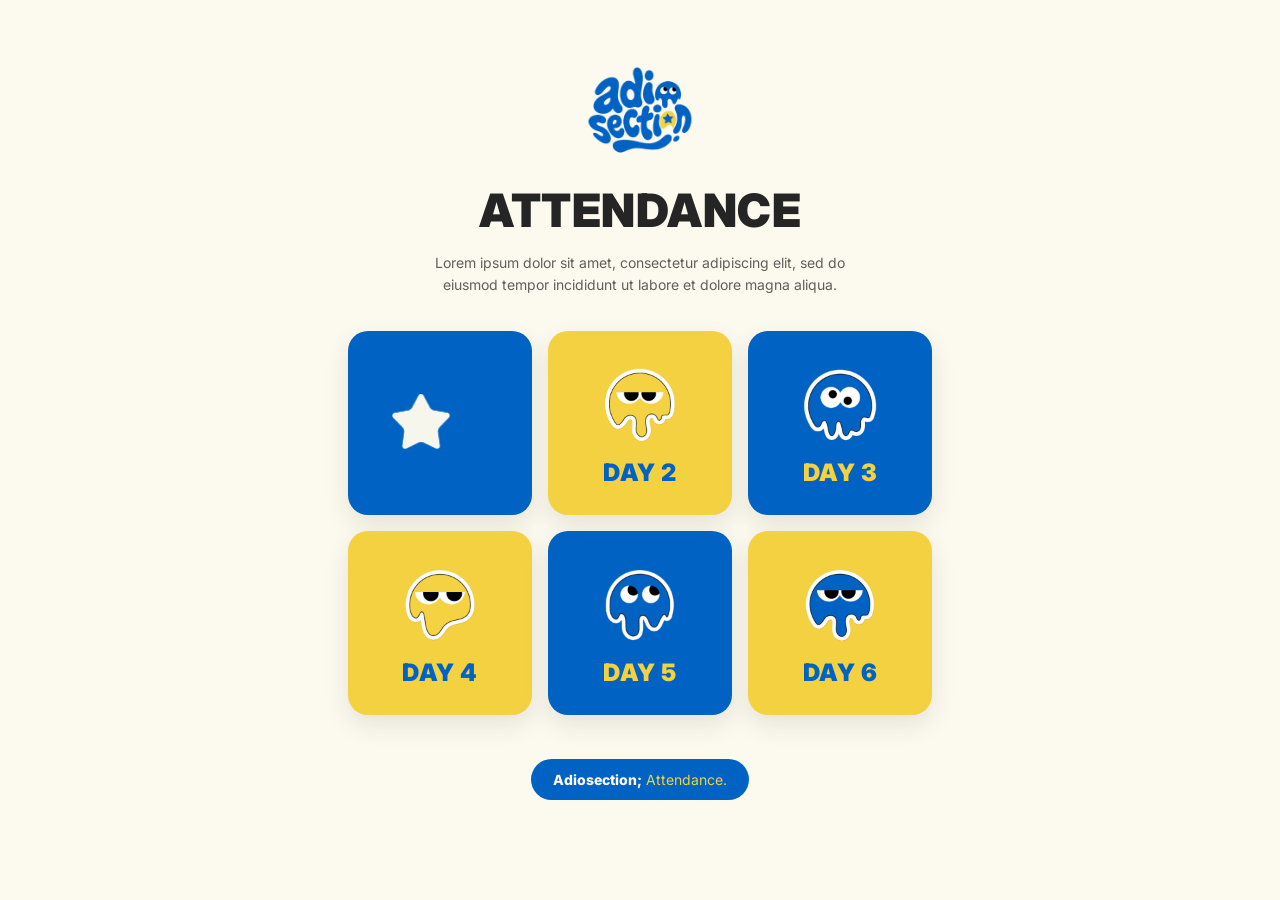
==== commit fbf4cc76: "Update index.html" ====
--- a/index.html
+++ b/index.html
@@ -33,8 +33,10 @@
 
     <!-- DAY 1 — completed -->
     <div class="card bg-blue completed" data-day="1">
-      <img class="star" src="assets/star.png" alt="" onerror="this.style.display='none'">
-      <div class="done-label">WELL<br>DONE!</div>
+      <div class="star-wrap">
+        <img class="star" src="assets/star.png" alt="">
+        <div class="done-label">WELL<br>DONE!</div>
+      </div>
     </div>
 
     <!-- DAY 2 -->
--- a/style.css
+++ b/style.css
@@ -0,0 +1,219 @@
+/* ===========================================================
+   Adiosection — Attendance
+   Palette: Blue #0063C3 · Yellow #F3D141 · Cream #FCF9EE · Ink #252525
+   Font: Inter (weight does all the talking)
+=========================================================== */
+
+:root{
+  --blue: #0063c3;
+  --blue-ink: #0052a3;
+  --yellow: #f3d141;
+  --cream: #fcf9ee;
+  --ink: #252525;
+
+  --radius-lg: 28px;
+  --radius-md: 20px;
+  --radius-pill: 999px;
+
+  --shadow-card: 0 10px 24px rgba(37,37,37,0.10);
+}
+
+*{ box-sizing: border-box; }
+
+html, body{
+  margin: 0;
+  padding: 0;
+  background: var(--cream);
+  color: var(--ink);
+  font-family: "Inter", system-ui, -apple-system, "Segoe UI", sans-serif;
+  -webkit-font-smoothing: antialiased;
+}
+
+.page{
+  max-width: 640px;
+  margin: 0 auto;
+  padding: 56px 28px 64px;
+  min-height: 100vh;
+}
+
+/* ---------- Header ---------- */
+
+.logo-wrap{
+  display: flex;
+  justify-content: center;
+  margin-bottom: 18px;
+}
+
+.logo-wrap img{
+  height: 108px;
+  width: auto;
+  object-fit: contain;
+}
+
+h1.title{
+  text-align: center;
+  font-weight: 900;
+  font-size: clamp(34px, 8vw, 46px);
+  letter-spacing: 0.5px;
+  margin: 6px 0 14px;
+  color: var(--ink);
+}
+
+.subtitle{
+  text-align: center;
+  font-weight: 400;
+  font-size: 14px;
+  line-height: 1.55;
+  color: var(--ink);
+  opacity: 0.72;
+  max-width: 420px;
+  margin: 0 auto 36px;
+}
+
+/* ---------- Card grid ---------- */
+
+.grid{
+  display: grid;
+  grid-template-columns: repeat(3, 1fr);
+  gap: 16px;
+}
+
+@media (max-width: 480px){
+  .grid{ gap: 10px; }
+}
+
+.card{
+  position: relative;
+  aspect-ratio: 1 / 1;
+  border-radius: var(--radius-md);
+  display: flex;
+  flex-direction: column;
+  align-items: center;
+  justify-content: center;
+  padding: 14px 10px;
+  cursor: pointer;
+  border: none;
+  box-shadow: var(--shadow-card);
+  transition: transform .15s ease, box-shadow .15s ease;
+  -webkit-tap-highlight-color: transparent;
+}
+
+.card:hover{ transform: translateY(-3px); }
+.card:active{ transform: translateY(0px) scale(0.98); }
+
+.card.bg-blue{ background: var(--blue); }
+.card.bg-yellow{ background: var(--yellow); }
+
+.card .icon{
+  width: 56%;
+  max-width: 90px;
+  object-fit: contain;
+  margin-bottom: 8px;
+  pointer-events: none;
+}
+
+.card .day-label{
+  font-weight: 900;
+  font-size: clamp(18px, 4.6vw, 24px);
+  letter-spacing: 0.5px;
+  pointer-events: none;
+}
+
+.card.bg-yellow .day-label{ color: var(--blue); }
+.card.bg-blue .day-label{ color: var(--yellow); }
+
+/* completed / starred state */
+.card.completed{
+  background: var(--blue);
+}
+
+.card.completed .star{
+  width: 62%;
+  max-width: 100px;
+  pointer-events: none;
+}
+
+.card.completed .done-label{
+  position: absolute;
+  font-weight: 900;
+  color: var(--blue);
+  font-size: clamp(14px, 3.8vw, 17px);
+  line-height: 1.15;
+  text-align: center;
+  letter-spacing: 0.3px;
+  pointer-events: none;
+}
+
+/* ---------- Footer pill ---------- */
+
+.footer-pill-wrap{
+  display: flex;
+  justify-content: center;
+  margin-top: 44px;
+}
+
+.footer-pill{
+  background: var(--blue);
+  color: var(--yellow);
+  font-size: 14px;
+  padding: 12px 22px;
+  border-radius: var(--radius-pill);
+}
+
+.footer-pill b{
+  color: var(--cream);
+  font-weight: 800;
+}
+
+/* ---------- Modal (shared) ---------- */
+
+.modal-backdrop{
+  position: fixed;
+  inset: 0;
+  background: rgba(37,37,37,0.55);
+  display: none;
+  align-items: center;
+  justify-content: center;
+  padding: 24px;
+  z-index: 50;
+}
+
+.modal-backdrop.open{ display: flex; }
+
+.modal-box{
+  background: var(--cream);
+  border-radius: var(--radius-lg);
+  padding: 32px 26px 26px;
+  max-width: 340px;
+  width: 100%;
+  text-align: center;
+  box-shadow: 0 20px 50px rgba(0,0,0,0.25);
+}
+
+.modal-box img{
+  width: 84px;
+  height: 84px;
+  object-fit: contain;
+  margin: 0 auto 14px;
+}
+
+.modal-box p{
+  font-weight: 700;
+  font-size: 15px;
+  line-height: 1.5;
+  color: var(--ink);
+  margin: 0 0 22px;
+}
+
+.modal-box button{
+  border: none;
+  background: var(--blue);
+  color: var(--yellow);
+  font-weight: 800;
+  font-size: 14px;
+  padding: 12px 26px;
+  border-radius: var(--radius-pill);
+  cursor: pointer;
+}
+
+.modal-box button:hover{ background: var(--blue-ink); }
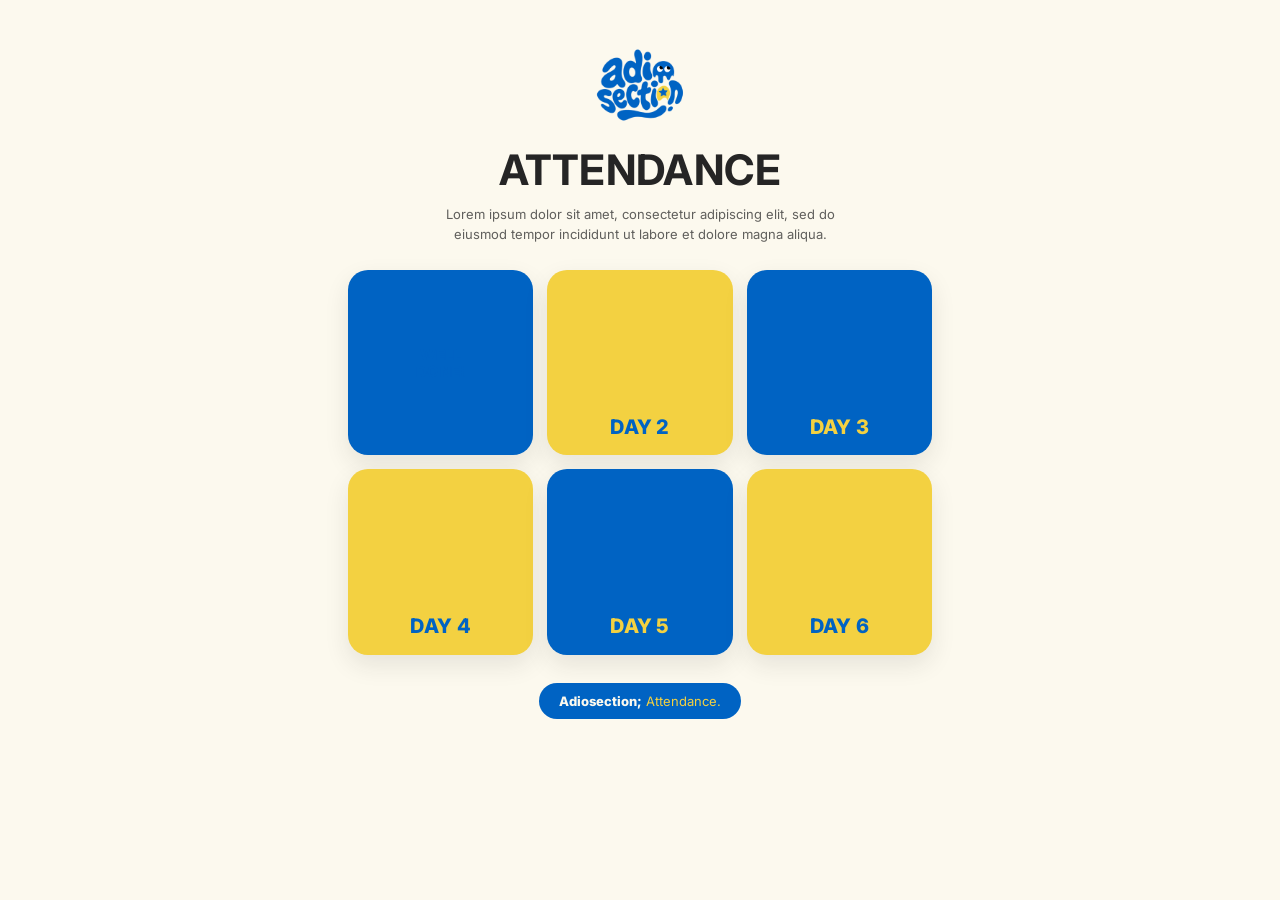
==== commit 1f9b803e: "Update index.html" ====
--- a/index.html
+++ b/index.html
@@ -34,38 +34,40 @@
     <!-- DAY 1 — completed -->
     <div class="card bg-blue completed" data-day="1">
       <div class="star-wrap">
-        <img class="star" src="assets/star.png" alt="">
+        <div class="star-frame">
+          <img class="star" src="assets/star.png" alt="">
+        </div>
         <div class="done-label">WELL<br>DONE!</div>
       </div>
     </div>
 
     <!-- DAY 2 -->
     <div class="card bg-yellow" data-day="2" onclick="goToDay(2)">
-      <img class="icon" src="assets/icon1.png" alt="Day 2 icon">
+      <div class="icon-frame"><img class="icon" src="assets/icon1.png" alt="Day 2 icon"></div>
       <div class="day-label">DAY 2</div>
     </div>
 
     <!-- DAY 3 -->
     <div class="card bg-blue" data-day="3" onclick="goToDay(3)">
-      <img class="icon" src="assets/icon2.png" alt="Day 3 icon">
+      <div class="icon-frame"><img class="icon" src="assets/icon2.png" alt="Day 3 icon"></div>
       <div class="day-label">DAY 3</div>
     </div>
 
     <!-- DAY 4 -->
     <div class="card bg-yellow" data-day="4" onclick="goToDay(4)">
-      <img class="icon" src="assets/icon3.png" alt="Day 4 icon">
+      <div class="icon-frame"><img class="icon" src="assets/icon3.png" alt="Day 4 icon"></div>
       <div class="day-label">DAY 4</div>
     </div>
 
     <!-- DAY 5 -->
     <div class="card bg-blue" data-day="5" onclick="goToDay(5)">
-      <img class="icon" src="assets/icon4.png" alt="Day 5 icon">
+      <div class="icon-frame"><img class="icon" src="assets/icon4.png" alt="Day 5 icon"></div>
       <div class="day-label">DAY 5</div>
     </div>
 
     <!-- DAY 6 -->
     <div class="card bg-yellow" data-day="6" onclick="goToDay(6)">
-      <img class="icon" src="assets/icon5.png" alt="Day 6 icon">
+      <div class="icon-frame"><img class="icon" src="assets/icon5.png" alt="Day 6 icon"></div>
       <div class="day-label">DAY 6</div>
     </div>
 
--- a/style.css
+++ b/style.css
@@ -23,6 +23,8 @@
 html, body{
   margin: 0;
   padding: 0;
+  width: 100%;
+  overflow-x: hidden;
   background: var(--cream);
   color: var(--ink);
   font-family: "Inter", system-ui, -apple-system, "Segoe UI", sans-serif;
@@ -31,9 +33,11 @@
 
 .page{
   max-width: 640px;
+  width: 100%;
   margin: 0 auto;
-  padding: 56px 28px 64px;
+  padding: 40px 28px 48px;
   min-height: 100vh;
+  overflow-x: hidden;
 }
 
 /* ---------- Header ---------- */
@@ -41,33 +45,35 @@
 .logo-wrap{
   display: flex;
   justify-content: center;
-  margin-bottom: 18px;
+  margin-bottom: 14px;
 }
 
 .logo-wrap img{
-  height: 108px;
+  max-width: 50%;
+  height: auto;
+  max-height: 90px;
   width: auto;
   object-fit: contain;
 }
 
 h1.title{
   text-align: center;
-  font-weight: 900;
-  font-size: clamp(34px, 8vw, 46px);
-  letter-spacing: 0.5px;
-  margin: 6px 0 14px;
+  font-weight: 700;
+  font-size: clamp(28px, 7vw, 42px);
+  letter-spacing: 0.3px;
+  margin: 4px 0 10px;
   color: var(--ink);
 }
 
 .subtitle{
   text-align: center;
   font-weight: 400;
-  font-size: 14px;
-  line-height: 1.55;
+  font-size: 13px;
+  line-height: 1.5;
   color: var(--ink);
   opacity: 0.72;
   max-width: 420px;
-  margin: 0 auto 36px;
+  margin: 0 auto 26px;
 }
 
 /* ---------- Card grid ---------- */
@@ -75,24 +81,20 @@
 .grid{
   display: grid;
   grid-template-columns: repeat(3, 1fr);
-  gap: 16px;
-}
-
-@media (max-width: 480px){
-  .grid{ gap: 10px; }
+  gap: 14px;
+  width: 100%;
 }
 
 .card{
   position: relative;
-  aspect-ratio: 1 / 1;
+  width: 100%;
+  height: 0;
+  padding-top: 100%; /* classic responsive-square trick — more reliable across
+                         renderers than the aspect-ratio property */
   border-radius: var(--radius-md);
-  display: flex;
-  flex-direction: column;
-  align-items: center;
-  justify-content: center;
-  padding: 14px 10px;
   cursor: pointer;
   border: none;
+  overflow: hidden;
   box-shadow: var(--shadow-card);
   transition: transform .15s ease, box-shadow .15s ease;
   -webkit-tap-highlight-color: transparent;
@@ -104,18 +106,35 @@
 .card.bg-blue{ background: var(--blue); }
 .card.bg-yellow{ background: var(--yellow); }
 
+/* Icon + label are absolutely positioned with fixed inset percentages
+   (not width/height percentages) so sizing never depends on the parent
+   having a "definite height" — this is what made icons stretch the
+   card out of square before. The card's size is fixed purely by the
+   padding-top square trick above + the grid column width. */
 .card .icon{
-  width: 56%;
-  max-width: 90px;
-  object-fit: contain;
-  margin-bottom: 8px;
+  position: absolute;
+  top: 12%;
+  left: 14%;
+  right: 14%;
+  bottom: 30%;
+  width: auto;
+  height: auto;
+  object-fit: contain;
   pointer-events: none;
 }
 
 .card .day-label{
-  font-weight: 900;
-  font-size: clamp(18px, 4.6vw, 24px);
-  letter-spacing: 0.5px;
+  position: absolute;
+  left: 4%;
+  right: 4%;
+  bottom: 9%;
+  text-align: center;
+  font-weight: 800;
+  font-size: clamp(13px, 4vw, 20px);
+  letter-spacing: 0.3px;
+  white-space: nowrap;
+  overflow: hidden;
+  text-overflow: ellipsis;
   pointer-events: none;
 }
 
@@ -127,17 +146,31 @@
   background: var(--blue);
 }
 
-.card.completed .star{
-  width: 62%;
-  max-width: 100px;
-  pointer-events: none;
-}
-
-.card.completed .done-label{
-  position: absolute;
-  font-weight: 900;
+.star-wrap{
+  position: absolute;
+  inset: 0;
+}
+
+.star-wrap .star{
+  position: absolute;
+  top: 10%;
+  left: 10%;
+  right: 10%;
+  bottom: 10%;
+  width: auto;
+  height: auto;
+  object-fit: contain;
+  pointer-events: none;
+}
+
+.star-wrap .done-label{
+  position: absolute;
+  top: 50%;
+  left: 50%;
+  transform: translate(-50%, -50%);
+  font-weight: 800;
   color: var(--blue);
-  font-size: clamp(14px, 3.8vw, 17px);
+  font-size: clamp(12px, 3.4vw, 15px);
   line-height: 1.15;
   text-align: center;
   letter-spacing: 0.3px;
@@ -149,20 +182,32 @@
 .footer-pill-wrap{
   display: flex;
   justify-content: center;
-  margin-top: 44px;
+  margin-top: 28px;
 }
 
 .footer-pill{
   background: var(--blue);
   color: var(--yellow);
-  font-size: 14px;
-  padding: 12px 22px;
+  font-size: 13px;
+  padding: 10px 20px;
   border-radius: var(--radius-pill);
 }
 
 .footer-pill b{
   color: var(--cream);
   font-weight: 800;
+}
+
+/* ---------- Keep everything on one screen on mobile ---------- */
+@media (max-width: 480px){
+  .page{ padding: 22px 18px 18px; }
+  .logo-wrap{ margin-bottom: 8px; }
+  .logo-wrap img{ max-height: 58px; }
+  h1.title{ font-size: 26px; margin: 2px 0 6px; }
+  .subtitle{ font-size: 11px; margin-bottom: 16px; }
+  .grid{ gap: 8px; }
+  .footer-pill-wrap{ margin-top: 16px; }
+  .footer-pill{ padding: 8px 16px; font-size: 12px; }
 }
 
 /* ---------- Modal (shared) ---------- */
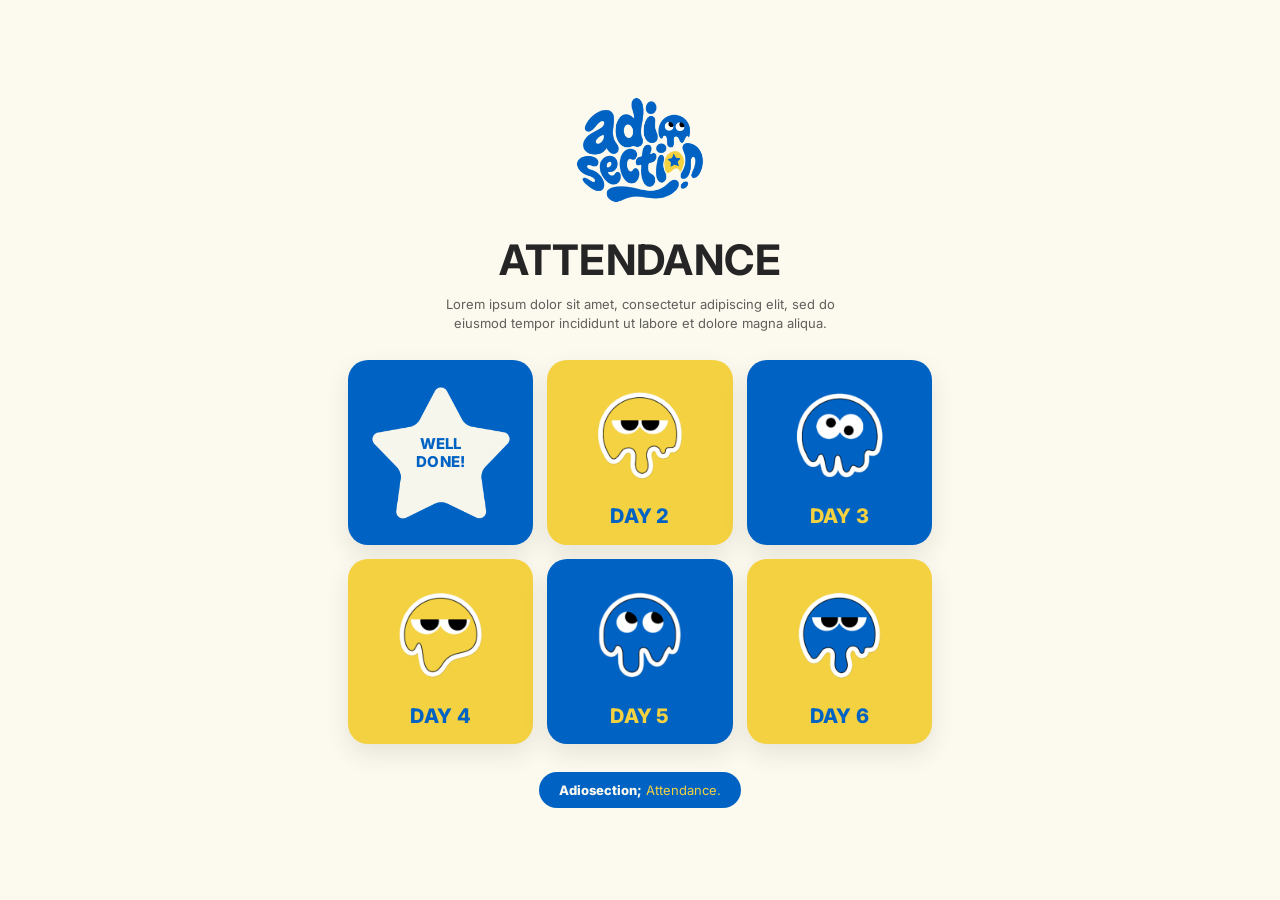
==== commit 429fdee1: "Update index.html" ====
--- a/index.html
+++ b/index.html
@@ -88,10 +88,26 @@
   </div>
 </div>
 
+<!-- Name entry popup, shown before Day 2's game starts -->
+<div class="modal-backdrop" id="nameModal">
+  <div class="modal-box">
+    <p>Enter your name</p>
+    <input type="text" id="nameInput" class="name-input" placeholder="Your name" maxlength="30" autocomplete="off">
+    <button onclick="submitName()">Start</button>
+  </div>
+</div>
+
 <script>
+  let pendingDay = null;
+
   function goToDay(day){
     if(day === 2){
-      window.location.href = "game.html";
+      pendingDay = day;
+      const modal = document.getElementById('nameModal');
+      modal.classList.add('open');
+      const input = document.getElementById('nameInput');
+      input.value = '';
+      setTimeout(() => input.focus(), 50);
       return;
     }
     // Days 3–6 are locked until unlocked via the same "completed" template as Day 1
@@ -101,6 +117,17 @@
   function closeOops(){
     document.getElementById('oopsModal').classList.remove('open');
   }
+
+  function submitName(){
+    const input = document.getElementById('nameInput');
+    const name = input.value.trim() || 'Friend';
+    document.getElementById('nameModal').classList.remove('open');
+    window.location.href = `game.html?name=${encodeURIComponent(name)}&day=${pendingDay}`;
+  }
+
+  document.getElementById('nameInput').addEventListener('keydown', (e) => {
+    if(e.key === 'Enter') submitName();
+  });
 </script>
 
 </body>
--- a/style.css
+++ b/style.css
@@ -38,6 +38,9 @@
   padding: 40px 28px 48px;
   min-height: 100vh;
   overflow-x: hidden;
+  display: flex;
+  flex-direction: column;
+  justify-content: center;
 }
 
 /* ---------- Header ---------- */
@@ -49,9 +52,9 @@
 }
 
 .logo-wrap img{
-  max-width: 50%;
+  max-width: 62%;
   height: auto;
-  max-height: 90px;
+  max-height: 132px;
   width: auto;
   object-fit: contain;
 }
@@ -106,21 +109,25 @@
 .card.bg-blue{ background: var(--blue); }
 .card.bg-yellow{ background: var(--yellow); }
 
-/* Icon + label are absolutely positioned with fixed inset percentages
-   (not width/height percentages) so sizing never depends on the parent
-   having a "definite height" — this is what made icons stretch the
-   card out of square before. The card's size is fixed purely by the
-   padding-top square trick above + the grid column width. */
-.card .icon{
+/* Icon sits inside a plain <div> "frame" that's absolutely positioned
+   with fixed inset percentages. Doing the inset math on a plain div
+   (not the <img> itself) avoids a browser edge case where an <img>
+   with an intrinsic ratio + auto width/height + all 4 offsets set can
+   collapse to 0×0 and vanish. The image then just fills its frame. */
+.card .icon-frame{
   position: absolute;
   top: 12%;
   left: 14%;
   right: 14%;
   bottom: 30%;
-  width: auto;
-  height: auto;
-  object-fit: contain;
-  pointer-events: none;
+  pointer-events: none;
+}
+
+.card .icon{
+  display: block;
+  width: 100%;
+  height: 100%;
+  object-fit: contain;
 }
 
 .card .day-label{
@@ -151,16 +158,20 @@
   inset: 0;
 }
 
-.star-wrap .star{
+.star-wrap .star-frame{
   position: absolute;
   top: 10%;
   left: 10%;
   right: 10%;
   bottom: 10%;
-  width: auto;
-  height: auto;
-  object-fit: contain;
-  pointer-events: none;
+  pointer-events: none;
+}
+
+.star-wrap .star{
+  display: block;
+  width: 100%;
+  height: 100%;
+  object-fit: contain;
 }
 
 .star-wrap .done-label{
@@ -202,7 +213,7 @@
 @media (max-width: 480px){
   .page{ padding: 22px 18px 18px; }
   .logo-wrap{ margin-bottom: 8px; }
-  .logo-wrap img{ max-height: 58px; }
+  .logo-wrap img{ max-height: 92px; }
   h1.title{ font-size: 26px; margin: 2px 0 6px; }
   .subtitle{ font-size: 11px; margin-bottom: 16px; }
   .grid{ gap: 8px; }
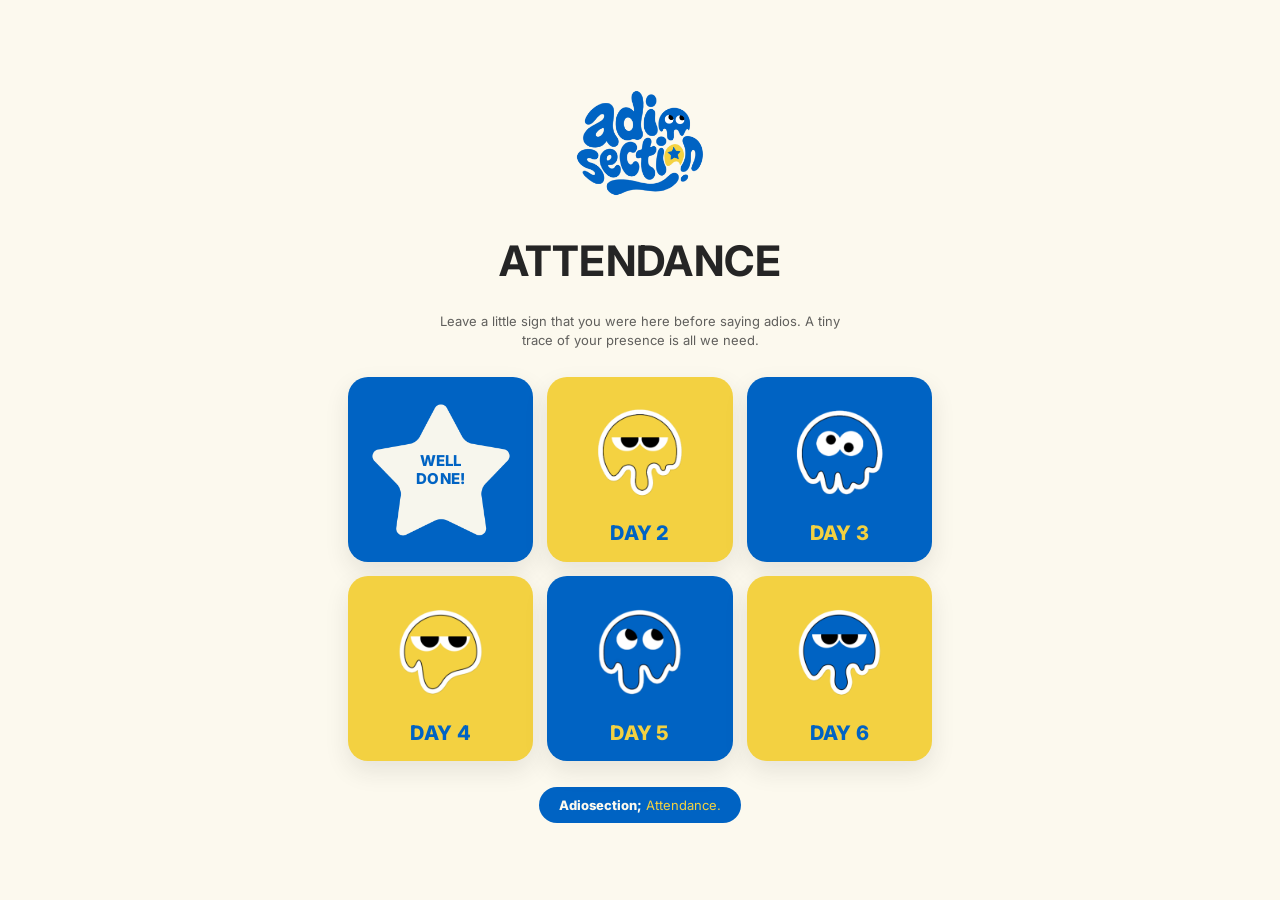
==== commit c6a2b19b: "Update index.html" ====
--- a/index.html
+++ b/index.html
@@ -18,8 +18,8 @@
 
   <h1 class="title">ATTENDANCE</h1>
   <p class="subtitle">
-    Lorem ipsum dolor sit amet, consectetur adipiscing elit, sed do eiusmod tempor
-    incididunt ut labore et dolore magna aliqua.
+    Leave a little sign that you were here before saying adios. 
+    A tiny trace of your presence is all we need.
   </p>
 
   <!--
--- a/style.css
+++ b/style.css
@@ -35,12 +35,13 @@
   max-width: 640px;
   width: 100%;
   margin: 0 auto;
-  padding: 40px 28px 48px;
+  padding: 32px 28px 32px;
   min-height: 100vh;
   overflow-x: hidden;
   display: flex;
   flex-direction: column;
   justify-content: center;
+  gap: 26px;
 }
 
 /* ---------- Header ---------- */
@@ -48,7 +49,6 @@
 .logo-wrap{
   display: flex;
   justify-content: center;
-  margin-bottom: 14px;
 }
 
 .logo-wrap img{
@@ -64,7 +64,7 @@
   font-weight: 700;
   font-size: clamp(28px, 7vw, 42px);
   letter-spacing: 0.3px;
-  margin: 4px 0 10px;
+  margin: 0;
   color: var(--ink);
 }
 
@@ -76,7 +76,7 @@
   color: var(--ink);
   opacity: 0.72;
   max-width: 420px;
-  margin: 0 auto 26px;
+  margin: 0 auto;
 }
 
 /* ---------- Card grid ---------- */
@@ -193,7 +193,6 @@
 .footer-pill-wrap{
   display: flex;
   justify-content: center;
-  margin-top: 28px;
 }
 
 .footer-pill{
@@ -211,13 +210,11 @@
 
 /* ---------- Keep everything on one screen on mobile ---------- */
 @media (max-width: 480px){
-  .page{ padding: 22px 18px 18px; }
-  .logo-wrap{ margin-bottom: 8px; }
-  .logo-wrap img{ max-height: 92px; }
-  h1.title{ font-size: 26px; margin: 2px 0 6px; }
-  .subtitle{ font-size: 11px; margin-bottom: 16px; }
+  .page{ padding: 20px 18px 20px; gap: 16px; }
+  .logo-wrap img{ max-height: 76px; }
+  h1.title{ font-size: 26px; }
+  .subtitle{ font-size: 11px; }
   .grid{ gap: 8px; }
-  .footer-pill-wrap{ margin-top: 16px; }
   .footer-pill{ padding: 8px 16px; font-size: 12px; }
 }
 
@@ -261,6 +258,25 @@
   margin: 0 0 22px;
 }
 
+.modal-box .name-input{
+  display: block;
+  width: 100%;
+  font-family: inherit;
+  font-size: 15px;
+  font-weight: 500;
+  color: var(--ink);
+  padding: 12px 14px;
+  border: 2px solid var(--blue);
+  border-radius: 12px;
+  background: #fff;
+  margin-bottom: 16px;
+  outline: none;
+}
+
+.modal-box .name-input:focus{
+  border-color: var(--blue-ink);
+}
+
 .modal-box button{
   border: none;
   background: var(--blue);
